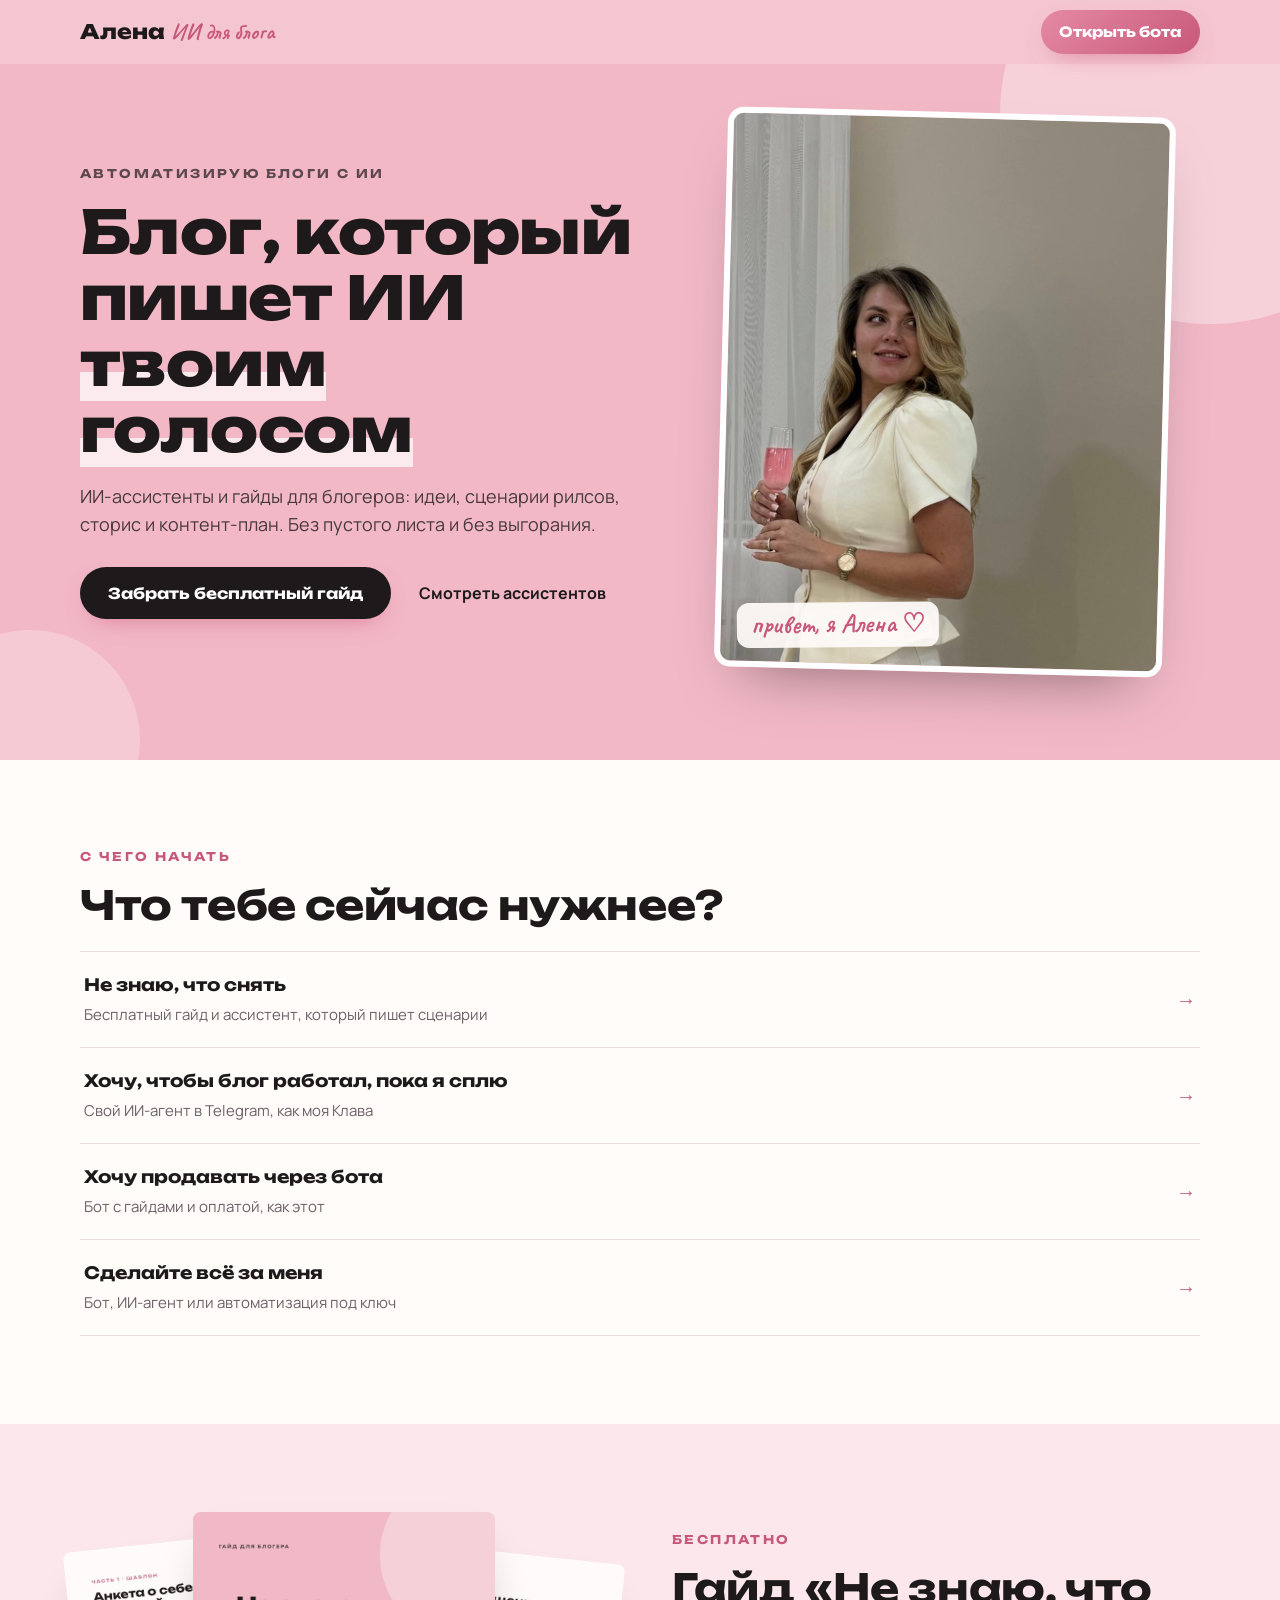
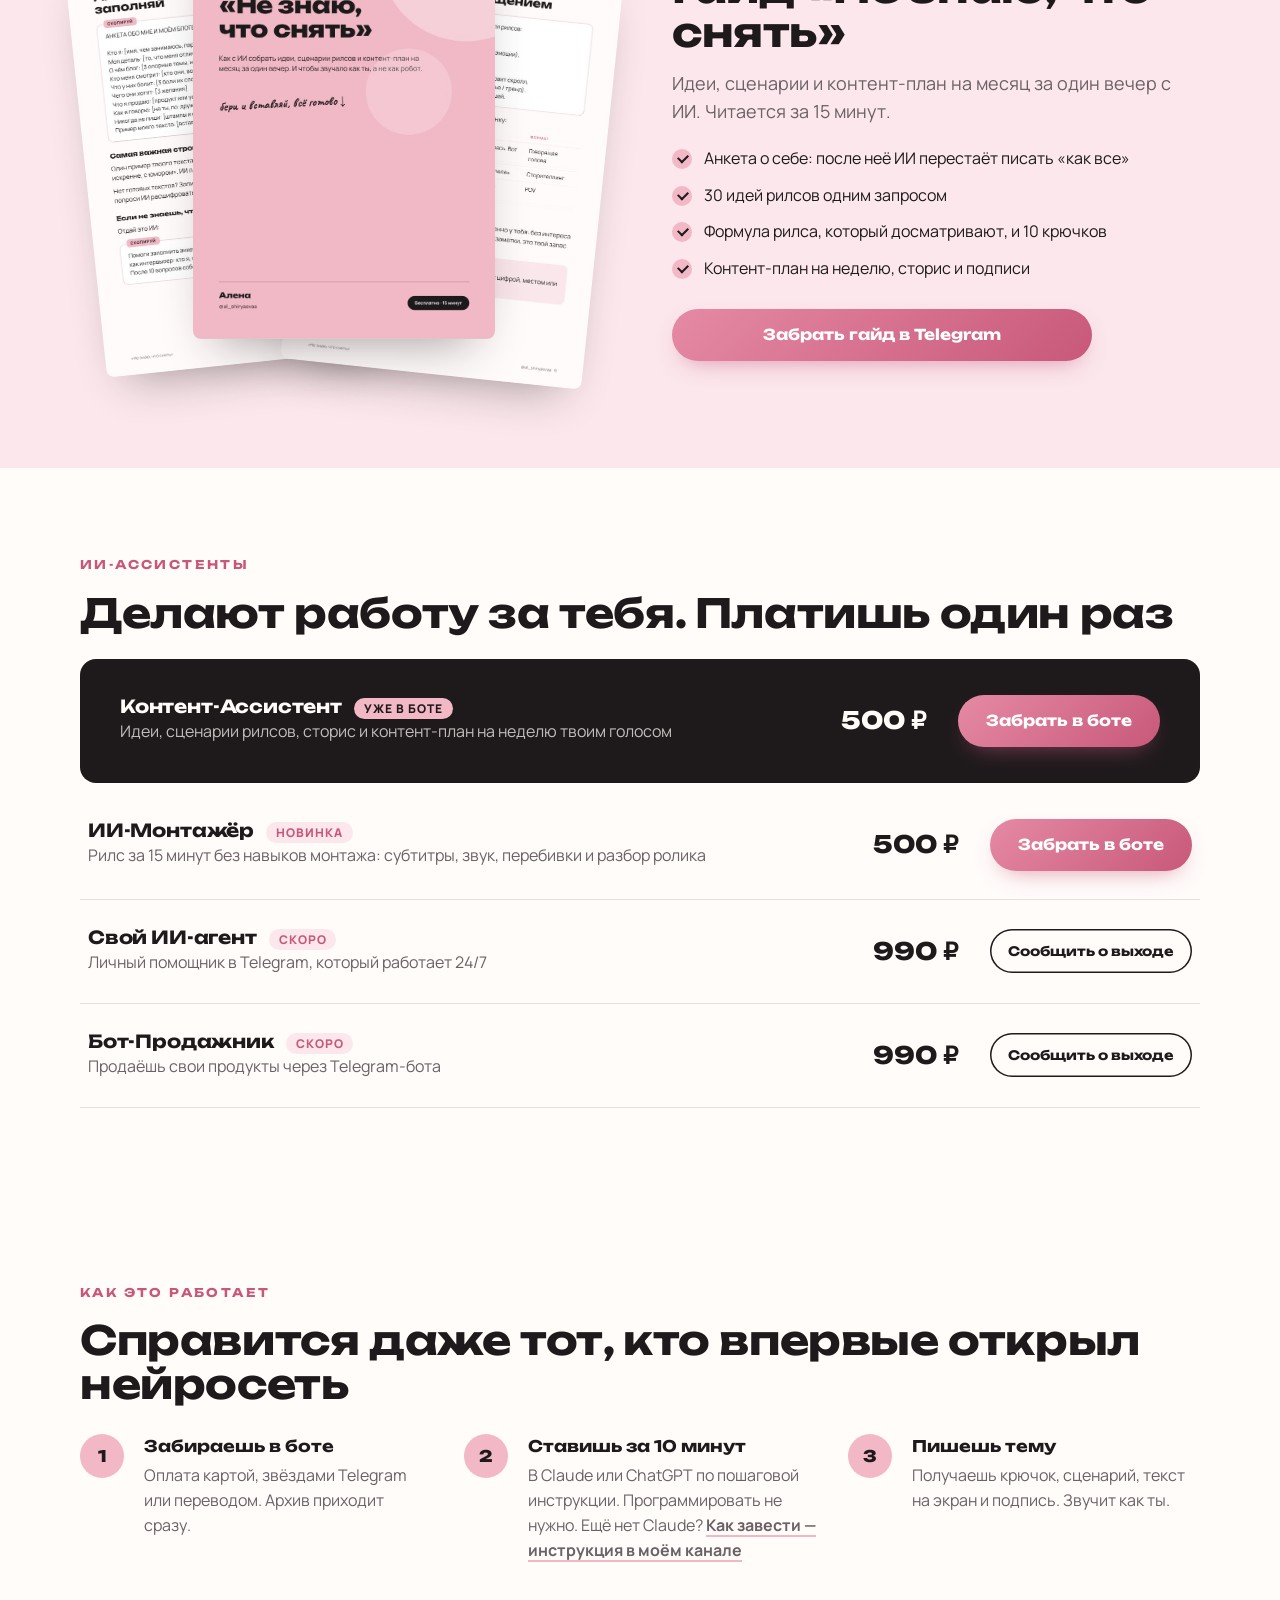
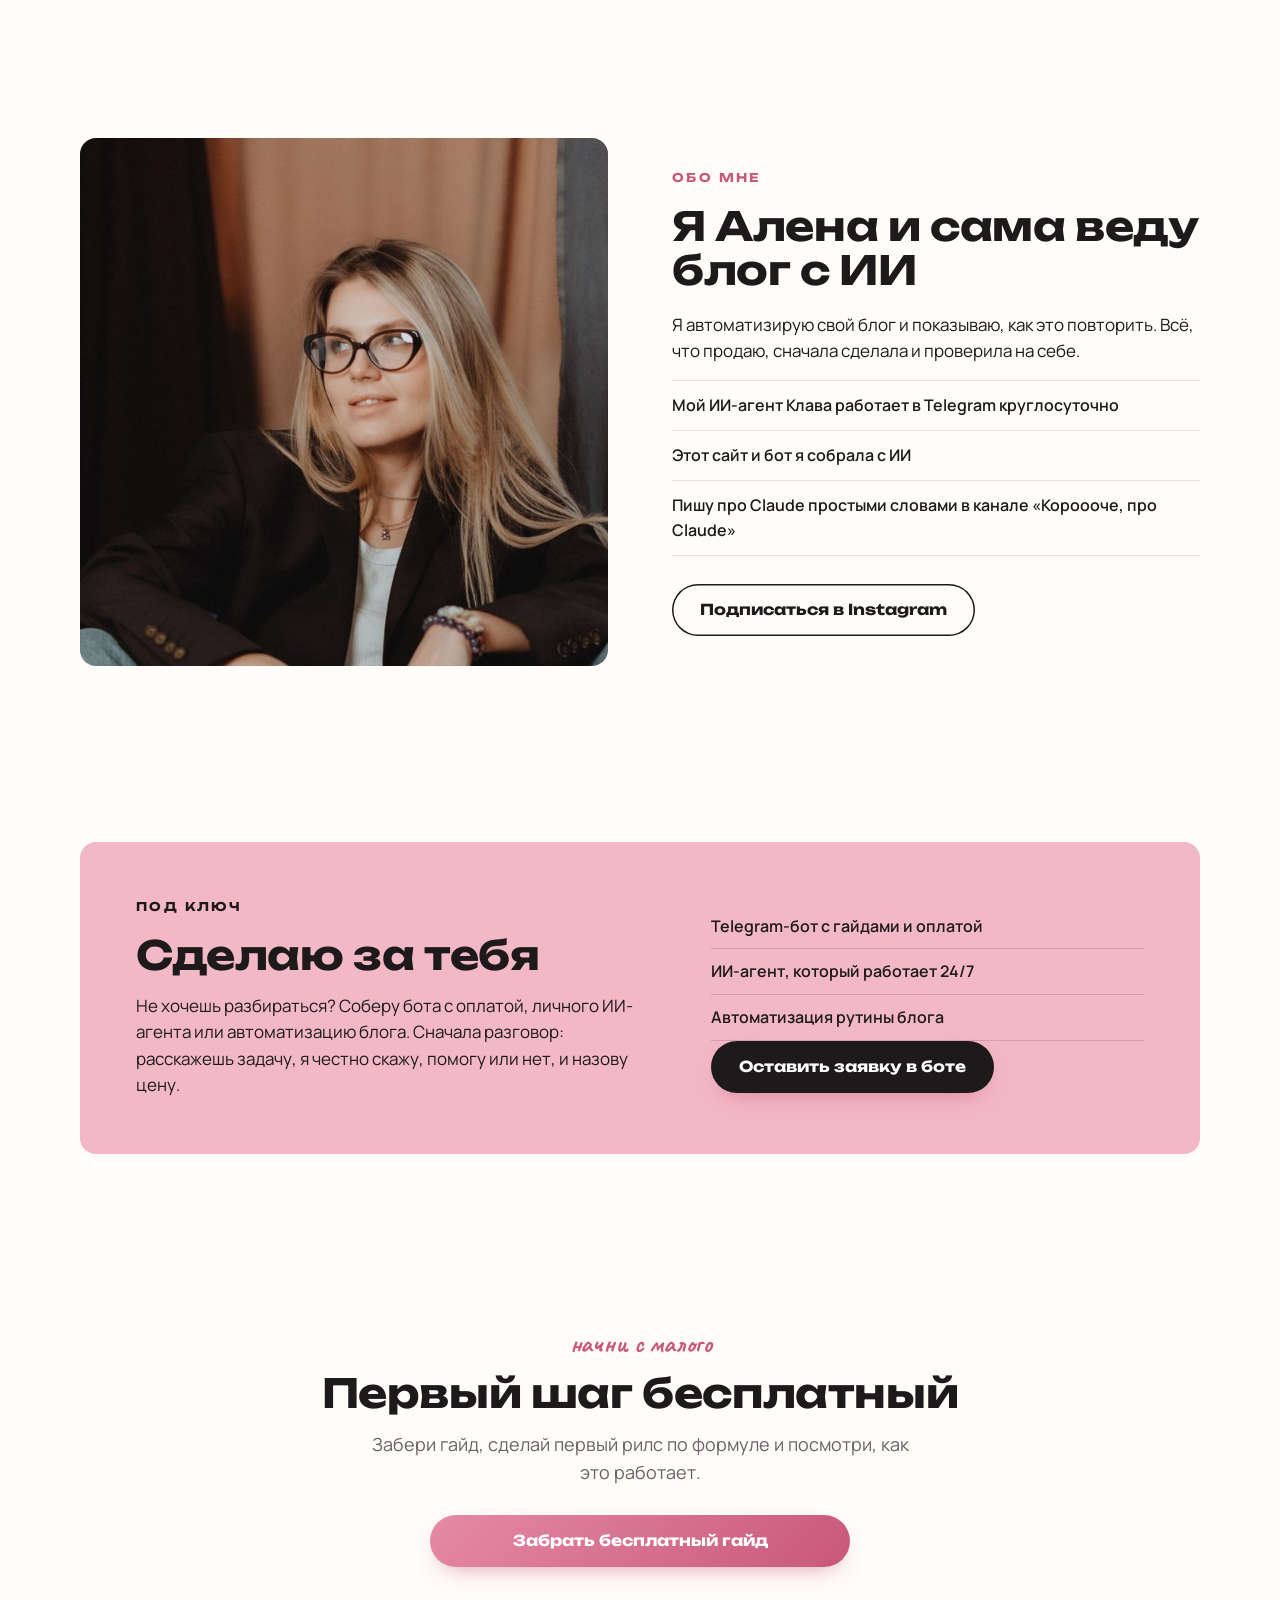
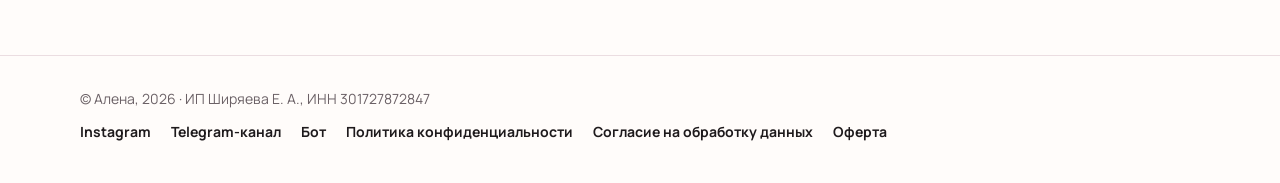
==== index.html @ 7f643cd6 "ИИ-Монтажёр доступен в боте Co-Authored-By: Claude Opus 5.5 <noreply@anthropic.com>" ====
<!DOCTYPE html>
<html lang="ru">
<head>
<meta charset="utf-8">
<meta name="viewport" content="width=device-width, initial-scale=1">
<title>Алена — ИИ-ассистенты и гайды для блога</title>
<meta name="description" content="ИИ-ассистенты и бесплатные гайды для блогеров: идеи, сценарии рилсов, сторис и контент-план твоим голосом. Алена, @al_shiryaevaa.">
<meta property="og:title" content="Блог, который пишет ИИ твоим голосом">
<meta property="og:description" content="Бесплатный гайд «Не знаю, что снять» и ИИ-ассистенты для блога от Алены.">
<meta property="og:image" content="https://al-shiryaeva.github.io/img/alena-2.jpg">
<meta property="og:type" content="website">
<meta name="theme-color" content="#F2B8C6">
<link rel="icon" href="data:image/svg+xml,%3Csvg xmlns='http://www.w3.org/2000/svg' viewBox='0 0 64 64'%3E%3Ccircle cx='32' cy='32' r='32' fill='%23F2B8C6'/%3E%3Ctext x='32' y='44' text-anchor='middle' font-family='Arial' font-weight='900' font-size='34' fill='%231E1A1C'%3EА%3C/text%3E%3C/svg%3E">
<link rel="stylesheet" href="fonts.css">
<style>
/* ===== базовое ===== */
:root{
  --pink:#F2B8C6; --soft:#FBE7EC; --deep:#C8587A; --ink:#1E1A1C; --muted:#6B6166; --paper:#FFFCFA; --line:#EBDDE1;
  --grad:linear-gradient(135deg,#E58AA5 0%,#C8587A 100%);
  --r:16px;
}
*{box-sizing:border-box;margin:0;padding:0}
html{scroll-behavior:smooth}
body{font-family:'Manrope',system-ui,sans-serif;font-size:16px;line-height:1.55;color:var(--ink);background:var(--paper);-webkit-font-smoothing:antialiased}
img{display:block;max-width:100%;height:auto}
a{color:inherit}
.wrap{max-width:1200px;margin:0 auto;padding:0 20px}
h1,h2,h3{font-family:'Unbounded',sans-serif;line-height:1.1;letter-spacing:-.01em}
h1{font-size:36px;font-weight:800}
h2{font-size:28px;font-weight:700}
h3{font-size:18px;font-weight:700}
.kicker{font-family:'Unbounded';font-weight:700;font-size:12px;letter-spacing:.2em;text-transform:uppercase;color:var(--deep);margin-bottom:16px}
.lead{font-size:18px;color:var(--muted)}
.hand{font-family:'Caveat',cursive;font-weight:700;color:var(--deep);font-size:26px;line-height:1.1}
section{padding:56px 0}

/* кнопки — сжатие и упругий возврат */
.btn{white-space:nowrap;display:inline-flex;align-items:center;justify-content:center;gap:8px;min-height:52px;padding:0 28px;border-radius:999px;font-family:'Unbounded';font-weight:700;font-size:15px;text-decoration:none;border:0;cursor:pointer;
  transition:transform .18s cubic-bezier(.34,1.56,.64,1),box-shadow .15s ease,filter .15s ease;-webkit-tap-highlight-color:transparent}
.btn:hover{transform:translateY(-2px);filter:saturate(1.15)}
.btn:active{transform:scale(.96)}
.btn:focus-visible,.row:focus-visible,.link:focus-visible{outline:3px solid var(--deep);outline-offset:3px}
.btn-main{background:var(--grad);color:#fff;box-shadow:0 10px 24px -12px rgba(200,88,122,.7)}
.btn-ghost{background:transparent;color:var(--ink);box-shadow:inset 0 0 0 1.5px var(--ink)}
.btn-full{width:100%}
.link{font-weight:700;text-decoration:underline;text-underline-offset:4px;text-decoration-color:var(--pink);text-decoration-thickness:2px}
.arrow::after{content:"→";margin-left:6px}

/* шапка */
.top{position:sticky;top:0;z-index:10;backdrop-filter:blur(14px);-webkit-backdrop-filter:blur(14px);background:rgba(255,252,250,.72)}
.top .wrap{display:flex;align-items:center;justify-content:space-between;height:64px}
.logo{font-family:'Unbounded';font-weight:800;font-size:20px;text-decoration:none}
.logo span{font-family:'Caveat';font-weight:700;color:var(--deep);font-size:22px;margin-left:6px}
.top .btn{min-height:44px;padding:0 18px;font-size:13px}

/* первый экран */
.hero{position:relative;overflow:hidden;padding:32px 0 56px}
.hero-grid{display:grid;gap:32px}
.hero h1 em{font-style:normal;color:var(--deep)}
.hero .lead{margin:20px 0 28px;max-width:560px}
.hero .actions{display:flex;flex-direction:column;gap:16px;align-items:flex-start}
.hero .actions .btn{width:100%}
.hero-photo{position:relative;border-radius:var(--r);overflow:hidden;aspect-ratio:4/5;max-height:560px}
.hero-photo img{width:100%;height:100%;object-fit:cover;object-position:50% 20%}
.hero-note{position:absolute;left:16px;bottom:16px;background:rgba(255,252,250,.92);border-radius:12px;padding:8px 14px;transform:rotate(-2deg)}

/* ситуации */
.rows{margin-top:24px;border-top:1.5px solid var(--line)}
.row{display:grid;grid-template-columns:1fr auto;gap:16px;align-items:center;padding:20px 4px;border-bottom:1.5px solid var(--line);text-decoration:none;transition:background .15s ease,padding .18s cubic-bezier(.34,1.56,.64,1)}
.row:hover{background:var(--soft);padding-left:12px}
.row:active{transform:scale(.99)}
.row b{font-family:'Unbounded';font-size:17px;font-weight:700;display:block;margin-bottom:4px}
.row span{color:var(--muted);font-size:15px}
.row i{font-style:normal;font-family:'Unbounded';font-weight:700;color:var(--deep);font-size:20px}

/* гайд */
.guide{background:var(--soft)}
.guide-grid{display:grid;gap:32px;align-items:center}
.pages{position:relative;width:100%;max-width:520px;aspect-ratio:10/9;margin:0 auto}
.pages img{position:absolute;width:58%;border-radius:8px;box-shadow:0 24px 48px -24px rgba(30,26,28,.45)}
.pages img:nth-child(1){left:0;top:24px;transform:rotate(-6deg)}
.pages img:nth-child(2){left:21%;top:0;z-index:2}
.pages img:nth-child(3){right:0;top:36px;transform:rotate(6deg)}
.checks{list-style:none;margin:20px 0 28px}
.checks li{position:relative;padding-left:32px;margin-bottom:12px}
.checks li::before{content:"";position:absolute;left:0;top:3px;width:20px;height:20px;border-radius:50%;background:var(--pink)}
.checks li::after{content:"";position:absolute;left:6px;top:8px;width:8px;height:5px;border-left:2px solid var(--ink);border-bottom:2px solid var(--ink);transform:rotate(-45deg)}

/* ассистенты */
.plist{margin-top:24px}
.prod{display:grid;gap:12px;padding:24px 0;border-bottom:1.5px solid var(--line)}
.prod:first-child{border-top:1.5px solid var(--line)}
.prod h3{display:flex;gap:12px;align-items:baseline;flex-wrap:wrap}
.tag{font-family:'Manrope';font-size:12px;font-weight:800;letter-spacing:.08em;text-transform:uppercase;padding:4px 10px;border-radius:999px;background:var(--soft);color:var(--deep)}
.prod p{color:var(--muted)}
.price{font-family:'Unbounded';font-weight:800;font-size:24px}
.prod.hit{background:var(--ink);color:var(--paper);border-radius:var(--r);padding:28px 24px;border:0;margin-bottom:8px}
.prod.hit p{color:rgba(255,252,250,.72)}
.prod.hit .tag{background:var(--pink);color:var(--ink)}
.prod .btn-ghost.soon{min-height:44px;font-size:13px;padding:0 18px}

/* шаги */
.steps{display:grid;gap:24px;margin-top:28px;counter-reset:s}
.step{counter-increment:s;position:relative;padding-left:64px}
.step::before{content:counter(s);position:absolute;left:0;top:0;width:44px;height:44px;border-radius:50%;background:var(--pink);font-family:'Unbounded';font-weight:800;display:flex;align-items:center;justify-content:center}
.step b{display:block;font-family:'Unbounded';font-size:16px;margin-bottom:4px}
.step span{color:var(--muted)}

/* обо мне */
.about-grid{display:grid;gap:32px;align-items:center}
.about-photo{border-radius:var(--r);overflow:hidden;aspect-ratio:1/1}
.about-photo img{width:100%;height:100%;object-fit:cover;object-position:50% 30%}
.about p{margin-bottom:16px;font-size:17px;max-width:620px}
.facts{list-style:none;margin:8px 0 28px}
.facts li{padding:12px 0;border-bottom:1px solid var(--line);font-weight:600}
.facts li:first-child{border-top:1px solid var(--line)}

/* услуга */
.service .box{background:var(--pink);border-radius:var(--r);padding:32px 24px;position:relative;overflow:hidden}
.service ul{list-style:none;margin:20px 0 28px}
.service li{padding:10px 0;border-bottom:1px solid rgba(30,26,28,.15);font-weight:600}
.service .btn-main{background:var(--ink)}

/* финал */
.final{text-align:center}
.final h2{max-width:720px;margin:0 auto 16px}
.final .lead{margin:0 auto 28px;max-width:560px}
.final .btn{width:100%;max-width:420px}
footer{padding:32px 0 40px;border-top:1.5px solid var(--line);font-size:14px;color:var(--muted)}
footer .wrap{display:flex;flex-wrap:wrap;gap:12px 24px;justify-content:space-between}
footer nav{display:flex;flex-wrap:wrap;gap:12px 20px}
footer a{text-decoration:none;font-weight:700;color:var(--ink)}

/* ===== десктоп ===== */
@media (min-width:900px){
  .wrap{padding:0 40px}
  section{padding:88px 0}
  h1{font-size:60px} h2{font-size:40px}
  .hero{padding:48px 0 88px}
  .hero-grid{grid-template-columns:1.1fr .9fr;align-items:center;gap:56px}
  .hero .actions{flex-direction:row;align-items:center;gap:28px}
  .hero .actions .btn{width:auto}
  .guide-grid,.about-grid{grid-template-columns:1fr 1fr;gap:64px}
  
  .prod{grid-template-columns:1fr auto auto;align-items:center;gap:32px;padding:28px 8px}
  .prod.hit{padding:36px 40px}
  .steps{grid-template-columns:repeat(3,1fr);gap:32px}
  .service .box{padding:56px;display:grid;grid-template-columns:1.2fr 1fr;gap:56px;align-items:center}
  .service ul{margin:0}
  .service .box .btn{width:auto}
  .top .btn{font-size:14px}
}

/* ===== ВАРИАНТ A — как в гайдах ===== */
body.t-a .hero{background:var(--pink)}
body.t-a .hero::before,body.t-a .hero::after{content:"";position:absolute;border-radius:50%;background:rgba(255,255,255,.35)}
body.t-a .hero::before{width:420px;height:420px;right:-140px;top:-160px}
body.t-a .hero::after{width:220px;height:220px;left:-80px;bottom:-90px;background:rgba(255,255,255,.25)}
body.t-a .hero .kicker{color:var(--ink);opacity:.7}
body.t-a .hero h1 em{color:var(--ink);background:linear-gradient(transparent 62%,rgba(255,255,255,.7) 62%)}
body.t-a .hero .lead{color:var(--ink);opacity:.8}
body.t-a .hero .btn-main{background:var(--ink)}
body.t-a .top{background:rgba(242,184,198,.8)}
body.t-a .hero-photo{border:6px solid #fff;transform:rotate(1.5deg);box-shadow:0 30px 60px -30px rgba(30,26,28,.5)}
body.t-a .hero-grid{position:relative;z-index:1}

</style>

</head>
<body class="t-a">
<header class="top">
  <div class="wrap">
    <a class="logo" href="#">Алена<span>ИИ для блога</span></a>
    <a class="btn btn-main" href="https://t.me/Claudshortbot?start=site">Открыть бота</a>
  </div>
</header>

<main>
<section class="hero">
  <div class="wrap hero-grid">
    <div>
      <div class="kicker">Автоматизирую блоги с ИИ</div>
      <h1>Блог, который пишет ИИ <em>твоим голосом</em></h1>
      <p class="lead">ИИ-ассистенты и гайды для блогеров: идеи, сценарии рилсов, сторис и контент-план. Без пустого листа и без выгорания.</p>
      <div class="actions">
        <a class="btn btn-main" href="https://t.me/Claudshortbot?start=guide_content">Забрать бесплатный гайд</a>
        <a class="link" href="#assistants">Смотреть ассистентов</a>
      </div>
    </div>
    <div class="hero-photo">
      <img src="img/alena-2.jpg" fetchpriority="high" width="760" height="1330" alt="Алена в светлом костюме с бокалом">
      <div class="hero-note hand">привет, я Алена ♡</div>
    </div>
  </div>
</section>

<section id="need">
  <div class="wrap">
    <div class="kicker">С чего начать</div>
    <h2>Что тебе сейчас нужнее?</h2>
    <div class="rows">
      <a class="row" href="#guide"><div><b>Не знаю, что снять</b><span>Бесплатный гайд и ассистент, который пишет сценарии</span></div><i>→</i></a>
      <a class="row" href="#assistants"><div><b>Хочу, чтобы блог работал, пока я сплю</b><span>Свой ИИ-агент в Telegram, как моя Клава</span></div><i>→</i></a>
      <a class="row" href="#assistants"><div><b>Хочу продавать через бота</b><span>Бот с гайдами и оплатой, как этот</span></div><i>→</i></a>
      <a class="row" href="#service"><div><b>Сделайте всё за меня</b><span>Бот, ИИ-агент или автоматизация под ключ</span></div><i>→</i></a>
    </div>
  </div>
</section>

<section class="guide" id="guide">
  <div class="wrap guide-grid">
    <div class="pages">
      <img src="img/guide-p4.jpg" loading="lazy" width="744" height="1053" alt="Страница гайда: анкета о себе">
      <img src="img/guide-cover.jpg" loading="lazy" width="744" height="1053" alt="Обложка гайда «Не знаю, что снять»">
      <img src="img/guide-p6.jpg" loading="lazy" width="744" height="1053" alt="Страница гайда: 30 идей одним сообщением">
    </div>
    <div>
      <div class="kicker">Бесплатно</div>
      <h2>Гайд «Не знаю, что снять»</h2>
      <p class="lead" style="margin-top:16px">Идеи, сценарии и контент-план на месяц за один вечер с ИИ. Читается за 15 минут.</p>
      <ul class="checks">
        <li>Анкета о себе: после неё ИИ перестаёт писать «как все»</li>
        <li>30 идей рилсов одним запросом</li>
        <li>Формула рилса, который досматривают, и 10 крючков</li>
        <li>Контент-план на неделю, сторис и подписи</li>
      </ul>
      <a class="btn btn-main btn-full" style="max-width:420px" href="https://t.me/Claudshortbot?start=guide_content">Забрать гайд в Telegram</a>
    </div>
  </div>
</section>

<section id="assistants">
  <div class="wrap">
    <div class="kicker">ИИ-ассистенты</div>
    <h2>Делают работу за тебя. Платишь один раз</h2>
    <div class="plist">
      <div class="prod hit">
        <div><h3>Контент-Ассистент <span class="tag">уже в боте</span></h3><p>Идеи, сценарии рилсов, сторис и контент-план на неделю твоим голосом</p></div>
        <div class="price">500 ₽</div>
        <a class="btn btn-main" href="https://t.me/Claudshortbot?start=content">Забрать в боте</a>
      </div>
      <div class="prod">
        <div><h3>ИИ-Монтажёр <span class="tag">новинка</span></h3><p>Рилс за 15 минут без навыков монтажа: субтитры, звук, перебивки и разбор ролика</p></div>
        <div class="price">500 ₽</div>
        <a class="btn btn-main" href="https://t.me/Claudshortbot?start=montage">Забрать в боте</a>
      </div>
      <div class="prod">
        <div><h3>Свой ИИ-агент <span class="tag">скоро</span></h3><p>Личный помощник в Telegram, который работает 24/7</p></div>
        <div class="price">990 ₽</div>
        <a class="btn btn-ghost soon" href="https://t.me/Claudshortbot?start=agent">Сообщить о выходе</a>
      </div>
      <div class="prod">
        <div><h3>Бот-Продажник <span class="tag">скоро</span></h3><p>Продаёшь свои продукты через Telegram-бота</p></div>
        <div class="price">990 ₽</div>
        <a class="btn btn-ghost soon" href="https://t.me/Claudshortbot?start=seller">Сообщить о выходе</a>
      </div>
    </div>
  </div>
</section>

<section class="how">
  <div class="wrap">
    <div class="kicker">Как это работает</div>
    <h2>Справится даже тот, кто впервые открыл нейросеть</h2>
    <div class="steps">
      <div class="step"><b>Забираешь в боте</b><span>Оплата картой, звёздами Telegram или переводом. Архив приходит сразу.</span></div>
      <div class="step"><b>Ставишь за 10 минут</b><span>В Claude или ChatGPT по пошаговой инструкции. Программировать не нужно. Ещё нет Claude? <a class="link" href="https://t.me/al_shiryaevaa/5">Как завести — инструкция в моём канале</a></span></div>
      <div class="step"><b>Пишешь тему</b><span>Получаешь крючок, сценарий, текст на экран и подпись. Звучит как ты.</span></div>
    </div>
  </div>
</section>

<section class="about">
  <div class="wrap about-grid">
    <div class="about-photo"><img src="img/alena-1.jpg" loading="lazy" width="900" height="692" alt="Алена в очках и пиджаке"></div>
    <div>
      <div class="kicker">Обо мне</div>
      <h2>Я Алена и сама веду блог с ИИ</h2>
      <p style="margin-top:20px">Я автоматизирую свой блог и показываю, как это повторить. Всё, что продаю, сначала сделала и проверила на себе.</p>
      <ul class="facts">
        <li>Мой ИИ-агент Клава работает в Telegram круглосуточно</li>
        <li>Этот сайт и бот я собрала с ИИ</li>
        <li>Пишу про Claude простыми словами в канале «Короооче, про Claude»</li>
      </ul>
      <a class="btn btn-ghost" href="https://instagram.com/al_shiryaevaa">Подписаться в Instagram</a>
    </div>
  </div>
</section>

<section class="service" id="service">
  <div class="wrap">
    <div class="box">
      <div>
        <div class="kicker" style="color:var(--ink)">Под ключ</div>
        <h2>Сделаю за тебя</h2>
        <p style="margin-top:16px;font-size:17px">Не хочешь разбираться? Соберу бота с оплатой, личного ИИ-агента или автоматизацию блога. Сначала разговор: расскажешь задачу, я честно скажу, помогу или нет, и назову цену.</p>
      </div>
      <div>
        <ul>
          <li>Telegram-бот с гайдами и оплатой</li>
          <li>ИИ-агент, который работает 24/7</li>
          <li>Автоматизация рутины блога</li>
        </ul>
        <a class="btn btn-main btn-full" href="https://t.me/Claudshortbot?start=service">Оставить заявку в боте</a>
      </div>
    </div>
  </div>
</section>

<section class="final">
  <div class="wrap">
    <p class="hand" style="margin-bottom:12px">начни с малого</p>
    <h2>Первый шаг бесплатный</h2>
    <p class="lead">Забери гайд, сделай первый рилс по формуле и посмотри, как это работает.</p>
    <a class="btn btn-main" href="https://t.me/Claudshortbot?start=guide_content">Забрать бесплатный гайд</a>
  </div>
</section>
</main>

<footer>
  <div class="wrap">
    <span>© Алена, 2026 · ИП Ширяева Е. А., ИНН 301727872847</span>
    <nav>
      <a href="https://instagram.com/al_shiryaevaa">Instagram</a>
      <a href="https://t.me/al_shiryaevaa">Telegram-канал</a>
      <a href="https://t.me/Claudshortbot?start=site">Бот</a>
      <a href="docs/politika.html">Политика конфиденциальности</a>
      <a href="docs/soglasie.html">Согласие на обработку данных</a>
      <a href="docs/oferta.html">Оферта</a>
    </nav>
  </div>
</footer>


</body>
</html>
---- fonts.css ----
@font-face {
  font-family: 'Caveat';
  font-style: normal;
  font-weight: 700;
  font-display: swap;
  src: url(fonts/caveat-700-cyrillic.woff2) format('woff2');
  unicode-range: U+0301, U+0400-045F, U+0490-0491, U+04B0-04B1, U+2116;
}
@font-face {
  font-family: 'Caveat';
  font-style: normal;
  font-weight: 700;
  font-display: swap;
  src: url(fonts/caveat-700-latin.woff2) format('woff2');
  unicode-range: U+0000-00FF, U+0131, U+0152-0153, U+02BB-02BC, U+02C6, U+02DA, U+02DC, U+0304, U+0308, U+0329, U+2000-206F, U+20AC, U+2122, U+2191, U+2193, U+2212, U+2215, U+FEFF, U+FFFD;
}
@font-face {
  font-family: 'Manrope';
  font-style: normal;
  font-weight: 400;
  font-display: swap;
  src: url(fonts/manrope-400-cyrillic.woff2) format('woff2');
  unicode-range: U+0301, U+0400-045F, U+0490-0491, U+04B0-04B1, U+2116;
}
@font-face {
  font-family: 'Manrope';
  font-style: normal;
  font-weight: 400;
  font-display: swap;
  src: url(fonts/manrope-400-latin.woff2) format('woff2');
  unicode-range: U+0000-00FF, U+0131, U+0152-0153, U+02BB-02BC, U+02C6, U+02DA, U+02DC, U+0304, U+0308, U+0329, U+2000-206F, U+20AC, U+2122, U+2191, U+2193, U+2212, U+2215, U+FEFF, U+FFFD;
}
@font-face {
  font-family: 'Manrope';
  font-style: normal;
  font-weight: 600;
  font-display: swap;
  src: url(fonts/manrope-600-cyrillic.woff2) format('woff2');
  unicode-range: U+0301, U+0400-045F, U+0490-0491, U+04B0-04B1, U+2116;
}
@font-face {
  font-family: 'Manrope';
  font-style: normal;
  font-weight: 600;
  font-display: swap;
  src: url(fonts/manrope-600-latin.woff2) format('woff2');
  unicode-range: U+0000-00FF, U+0131, U+0152-0153, U+02BB-02BC, U+02C6, U+02DA, U+02DC, U+0304, U+0308, U+0329, U+2000-206F, U+20AC, U+2122, U+2191, U+2193, U+2212, U+2215, U+FEFF, U+FFFD;
}
@font-face {
  font-family: 'Manrope';
  font-style: normal;
  font-weight: 700;
  font-display: swap;
  src: url(fonts/manrope-700-cyrillic.woff2) format('woff2');
  unicode-range: U+0301, U+0400-045F, U+0490-0491, U+04B0-04B1, U+2116;
}
@font-face {
  font-family: 'Manrope';
  font-style: normal;
  font-weight: 700;
  font-display: swap;
  src: url(fonts/manrope-700-latin.woff2) format('woff2');
  unicode-range: U+0000-00FF, U+0131, U+0152-0153, U+02BB-02BC, U+02C6, U+02DA, U+02DC, U+0304, U+0308, U+0329, U+2000-206F, U+20AC, U+2122, U+2191, U+2193, U+2212, U+2215, U+FEFF, U+FFFD;
}
@font-face {
  font-family: 'Manrope';
  font-style: normal;
  font-weight: 800;
  font-display: swap;
  src: url(fonts/manrope-800-cyrillic.woff2) format('woff2');
  unicode-range: U+0301, U+0400-045F, U+0490-0491, U+04B0-04B1, U+2116;
}
@font-face {
  font-family: 'Manrope';
  font-style: normal;
  font-weight: 800;
  font-display: swap;
  src: url(fonts/manrope-800-latin.woff2) format('woff2');
  unicode-range: U+0000-00FF, U+0131, U+0152-0153, U+02BB-02BC, U+02C6, U+02DA, U+02DC, U+0304, U+0308, U+0329, U+2000-206F, U+20AC, U+2122, U+2191, U+2193, U+2212, U+2215, U+FEFF, U+FFFD;
}
@font-face {
  font-family: 'Unbounded';
  font-style: normal;
  font-weight: 700;
  font-display: swap;
  src: url(fonts/unbounded-700-cyrillic.woff2) format('woff2');
  unicode-range: U+0301, U+0400-045F, U+0490-0491, U+04B0-04B1, U+2116;
}
@font-face {
  font-family: 'Unbounded';
  font-style: normal;
  font-weight: 700;
  font-display: swap;
  src: url(fonts/unbounded-700-latin.woff2) format('woff2');
  unicode-range: U+0000-00FF, U+0131, U+0152-0153, U+02BB-02BC, U+02C6, U+02DA, U+02DC, U+0304, U+0308, U+0329, U+2000-206F, U+20AC, U+2122, U+2191, U+2193, U+2212, U+2215, U+FEFF, U+FFFD;
}
@font-face {
  font-family: 'Unbounded';
  font-style: normal;
  font-weight: 800;
  font-display: swap;
  src: url(fonts/unbounded-800-cyrillic.woff2) format('woff2');
  unicode-range: U+0301, U+0400-045F, U+0490-0491, U+04B0-04B1, U+2116;
}
@font-face {
  font-family: 'Unbounded';
  font-style: normal;
  font-weight: 800;
  font-display: swap;
  src: url(fonts/unbounded-800-latin.woff2) format('woff2');
  unicode-range: U+0000-00FF, U+0131, U+0152-0153, U+02BB-02BC, U+02C6, U+02DA, U+02DC, U+0304, U+0308, U+0329, U+2000-206F, U+20AC, U+2122, U+2191, U+2193, U+2212, U+2215, U+FEFF, U+FFFD;
}
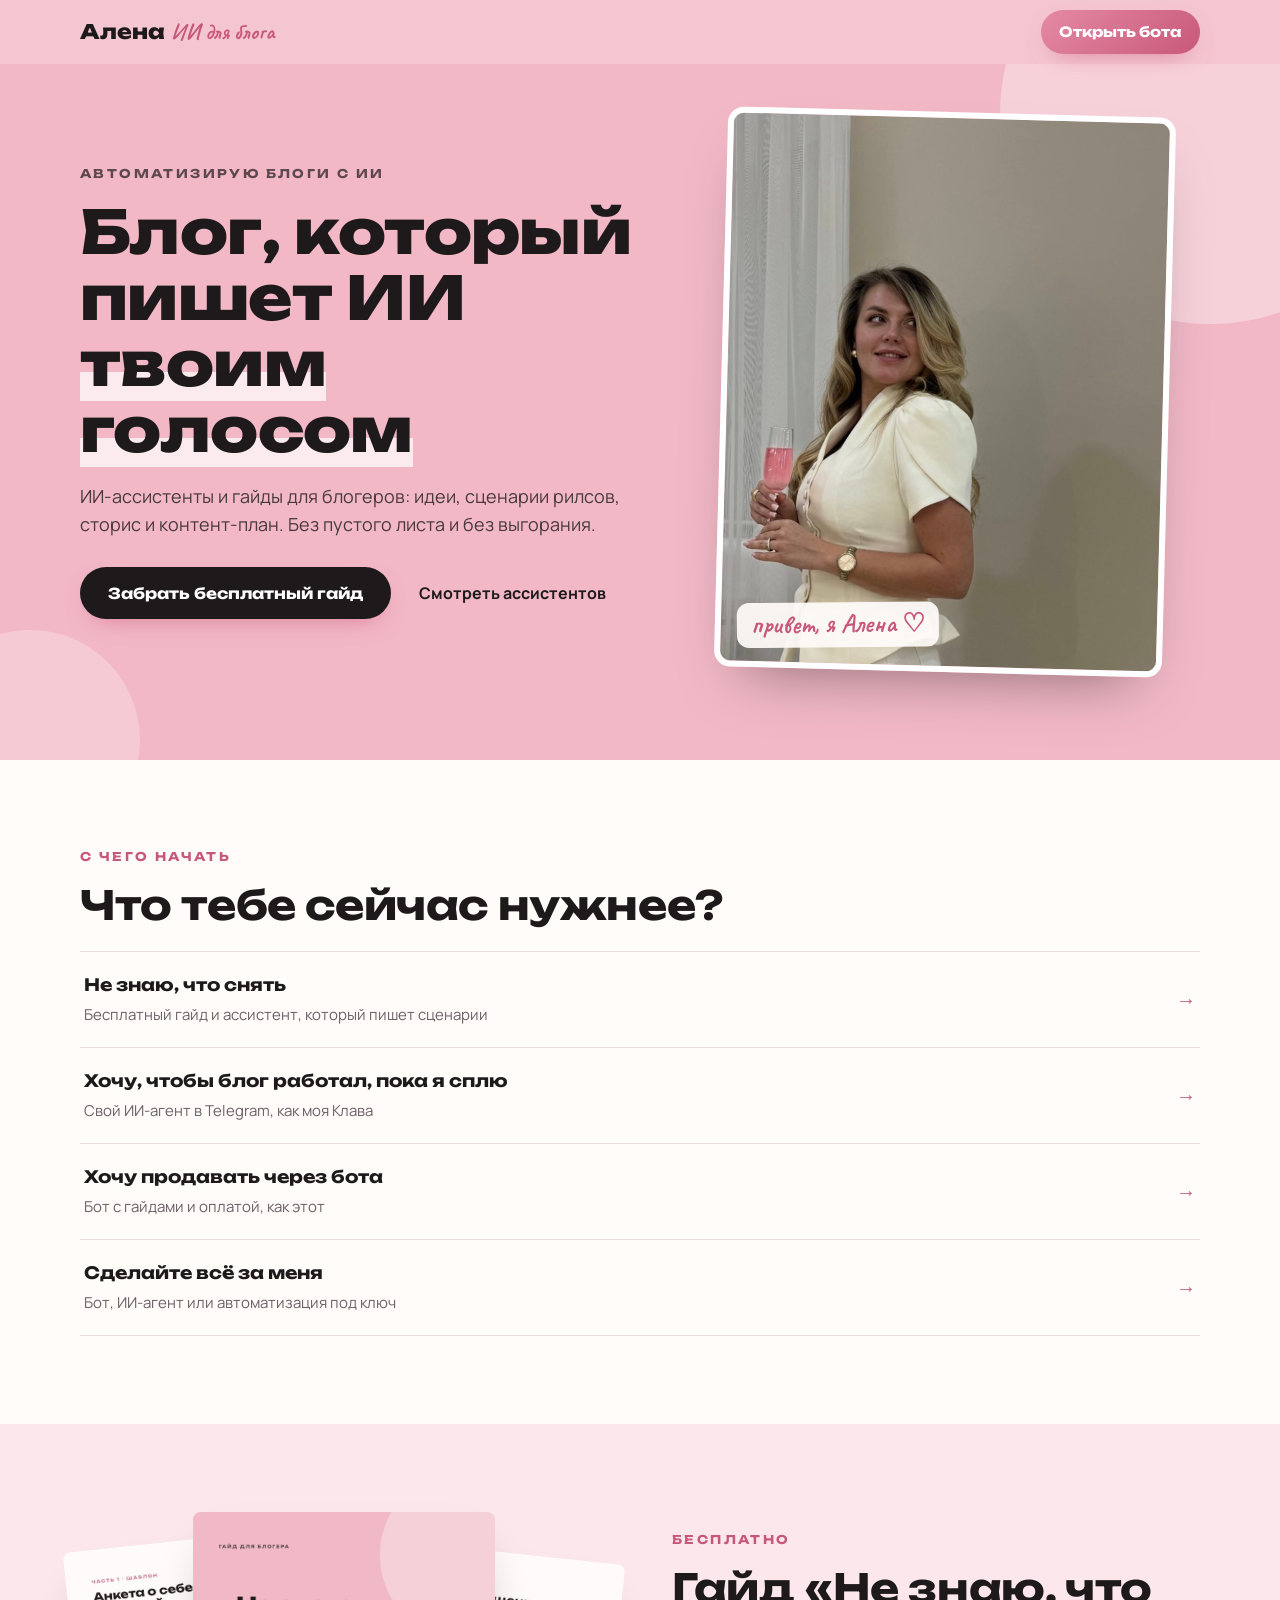
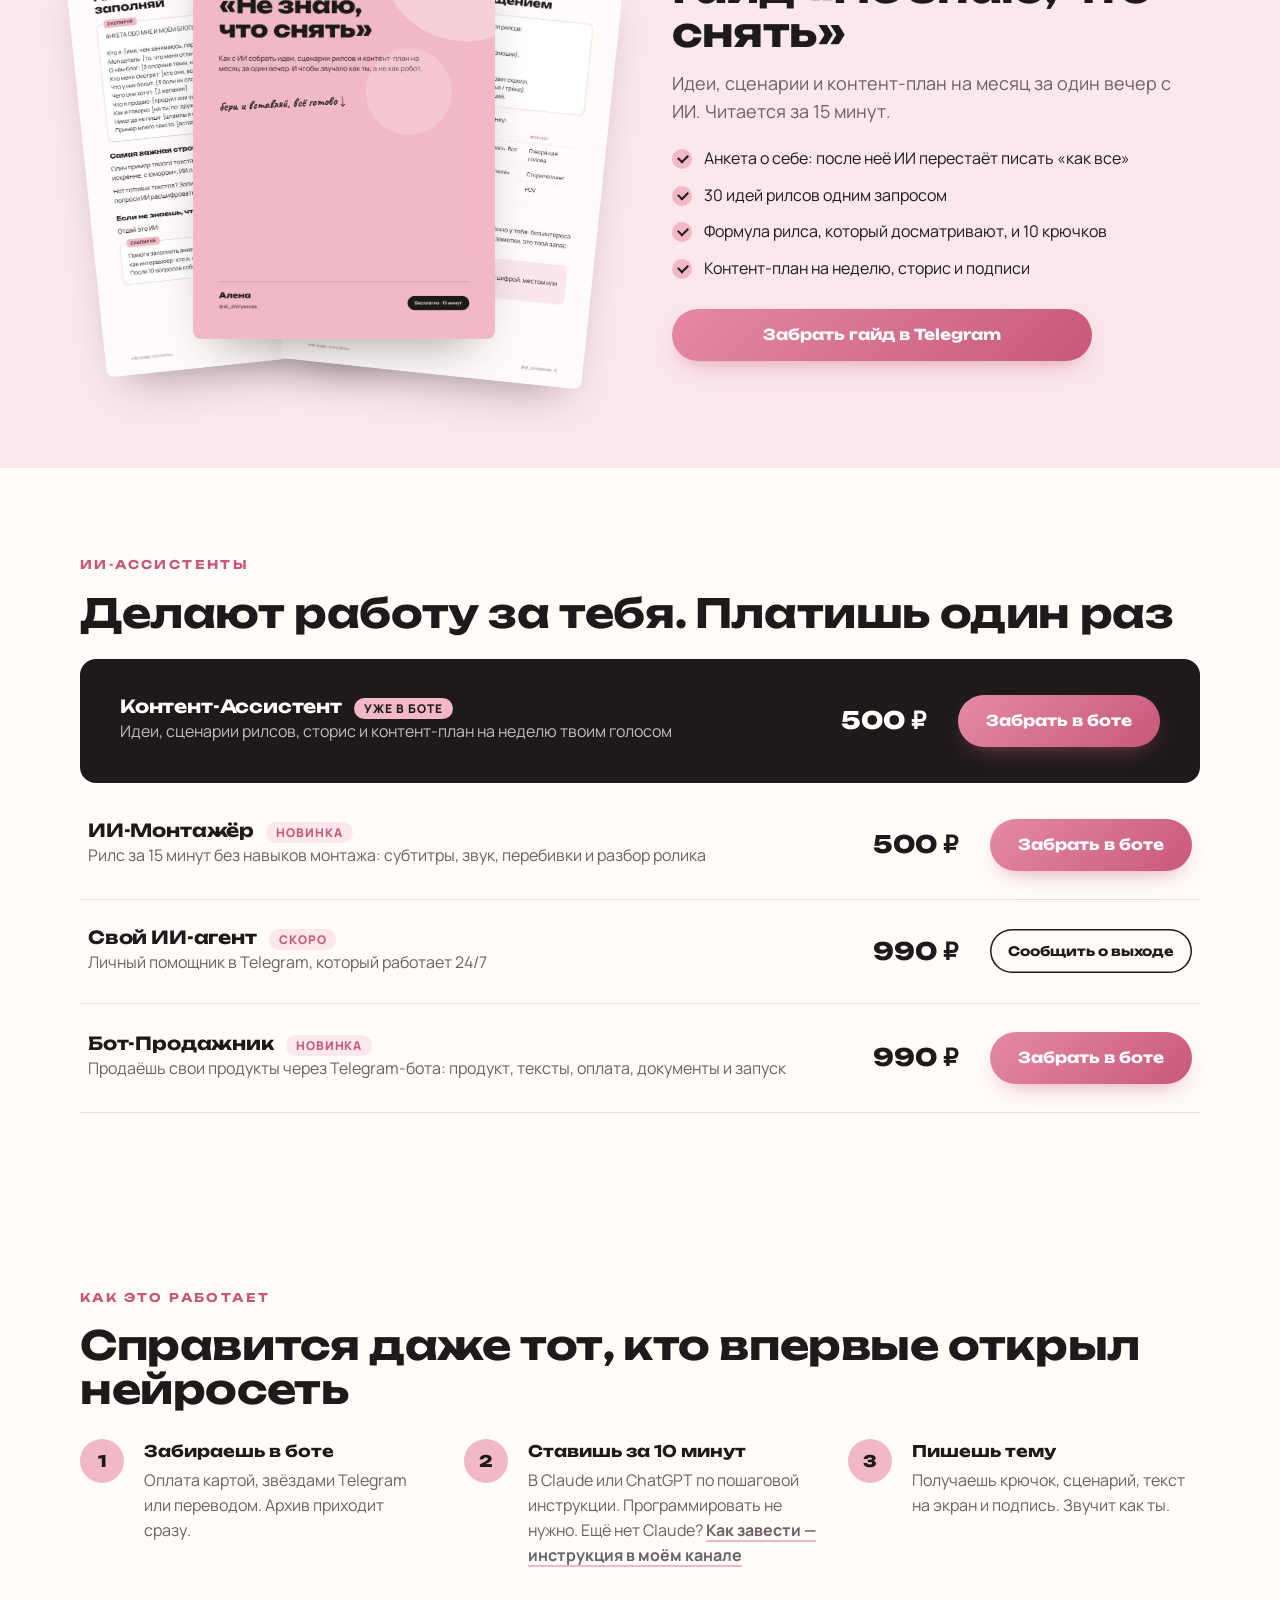
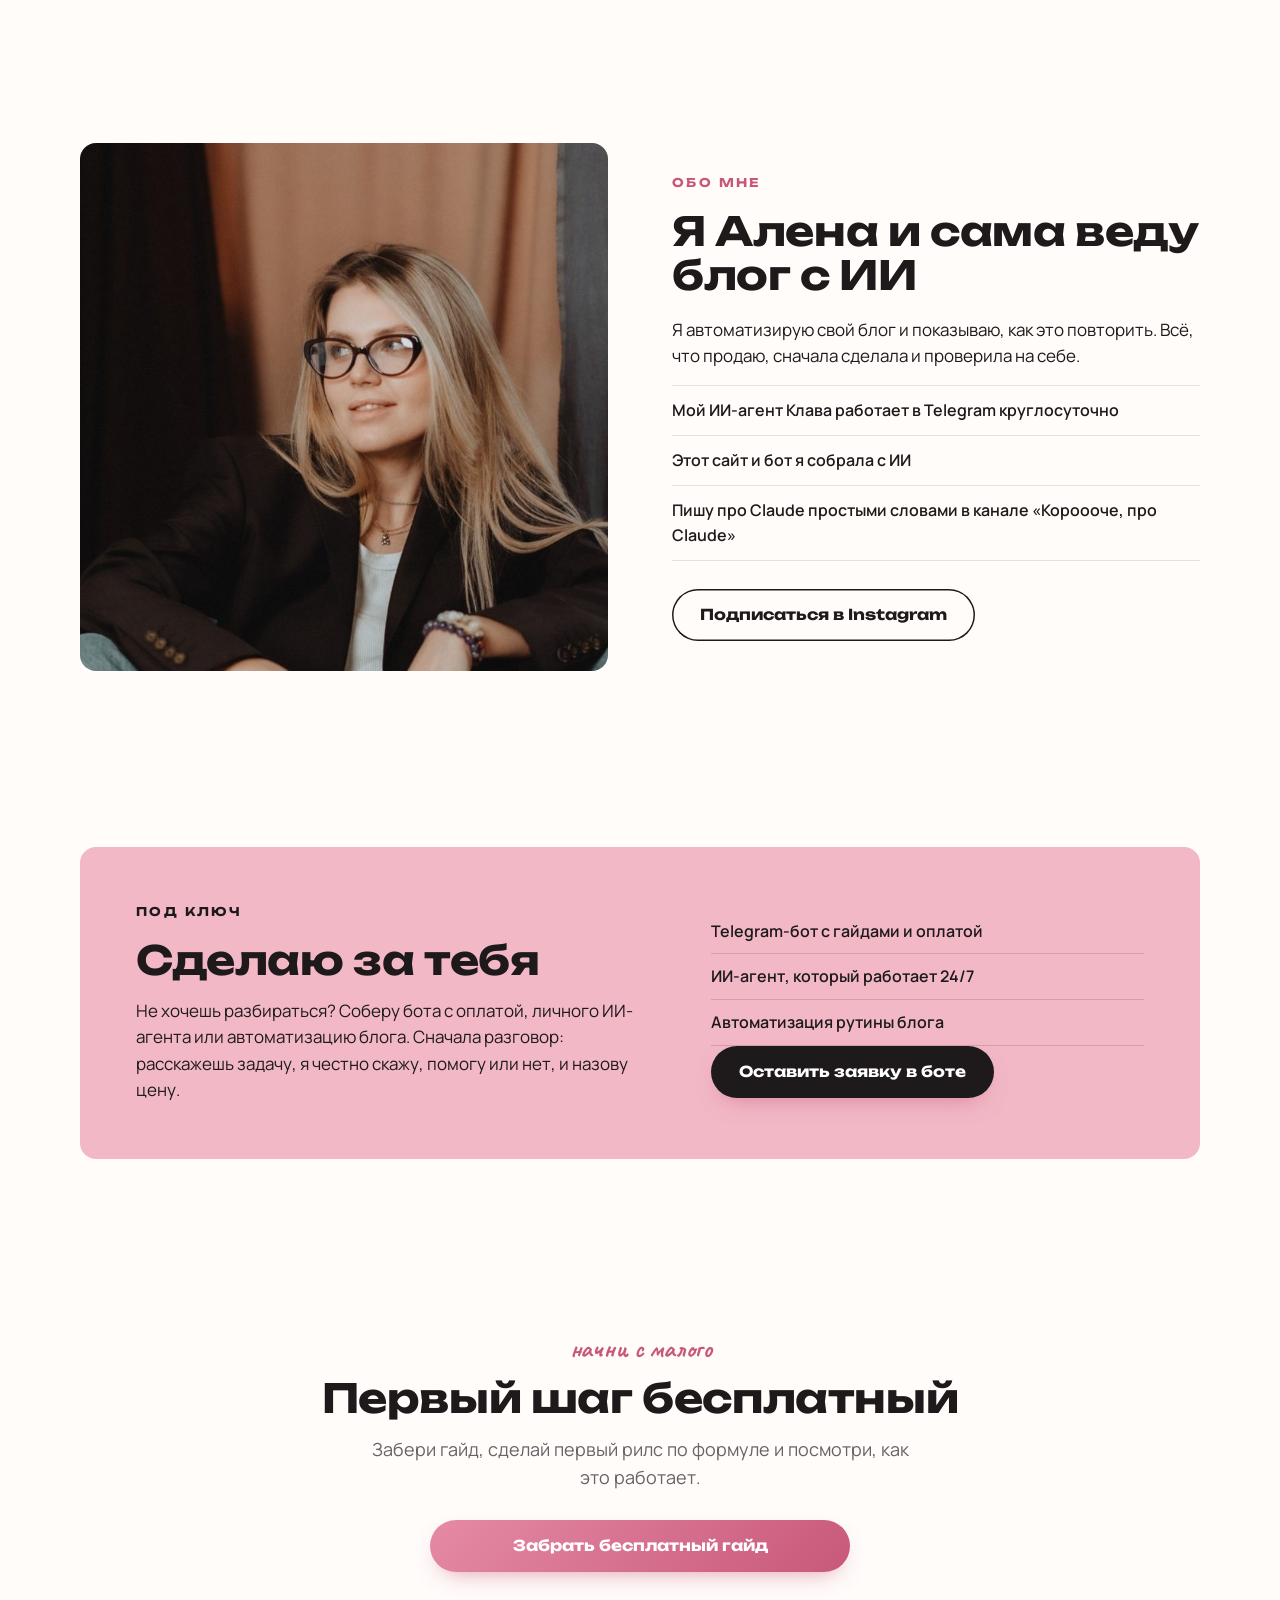
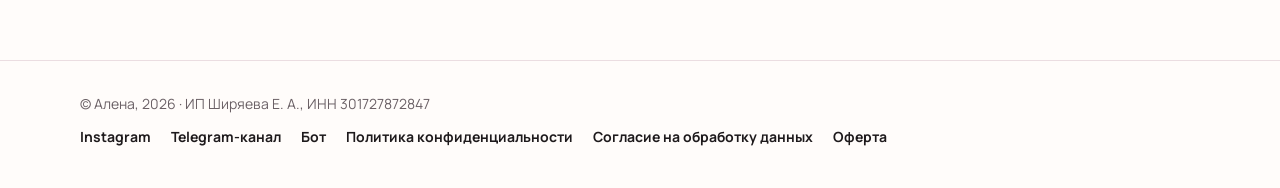
==== commit 83dcc668: "Бот-Продажник доступен в боте Co-Authored-By: Claude Opus 5.5 <noreply@anthropic.com>" ====
--- a/index.html
+++ b/index.html
@@ -250,9 +250,9 @@
         <a class="btn btn-ghost soon" href="https://t.me/Claudshortbot?start=agent">Сообщить о выходе</a>
       </div>
       <div class="prod">
-        <div><h3>Бот-Продажник <span class="tag">скоро</span></h3><p>Продаёшь свои продукты через Telegram-бота</p></div>
+        <div><h3>Бот-Продажник <span class="tag">новинка</span></h3><p>Продаёшь свои продукты через Telegram-бота: продукт, тексты, оплата, документы и запуск</p></div>
         <div class="price">990 ₽</div>
-        <a class="btn btn-ghost soon" href="https://t.me/Claudshortbot?start=seller">Сообщить о выходе</a>
+        <a class="btn btn-main" href="https://t.me/Claudshortbot?start=seller">Забрать в боте</a>
       </div>
     </div>
   </div>
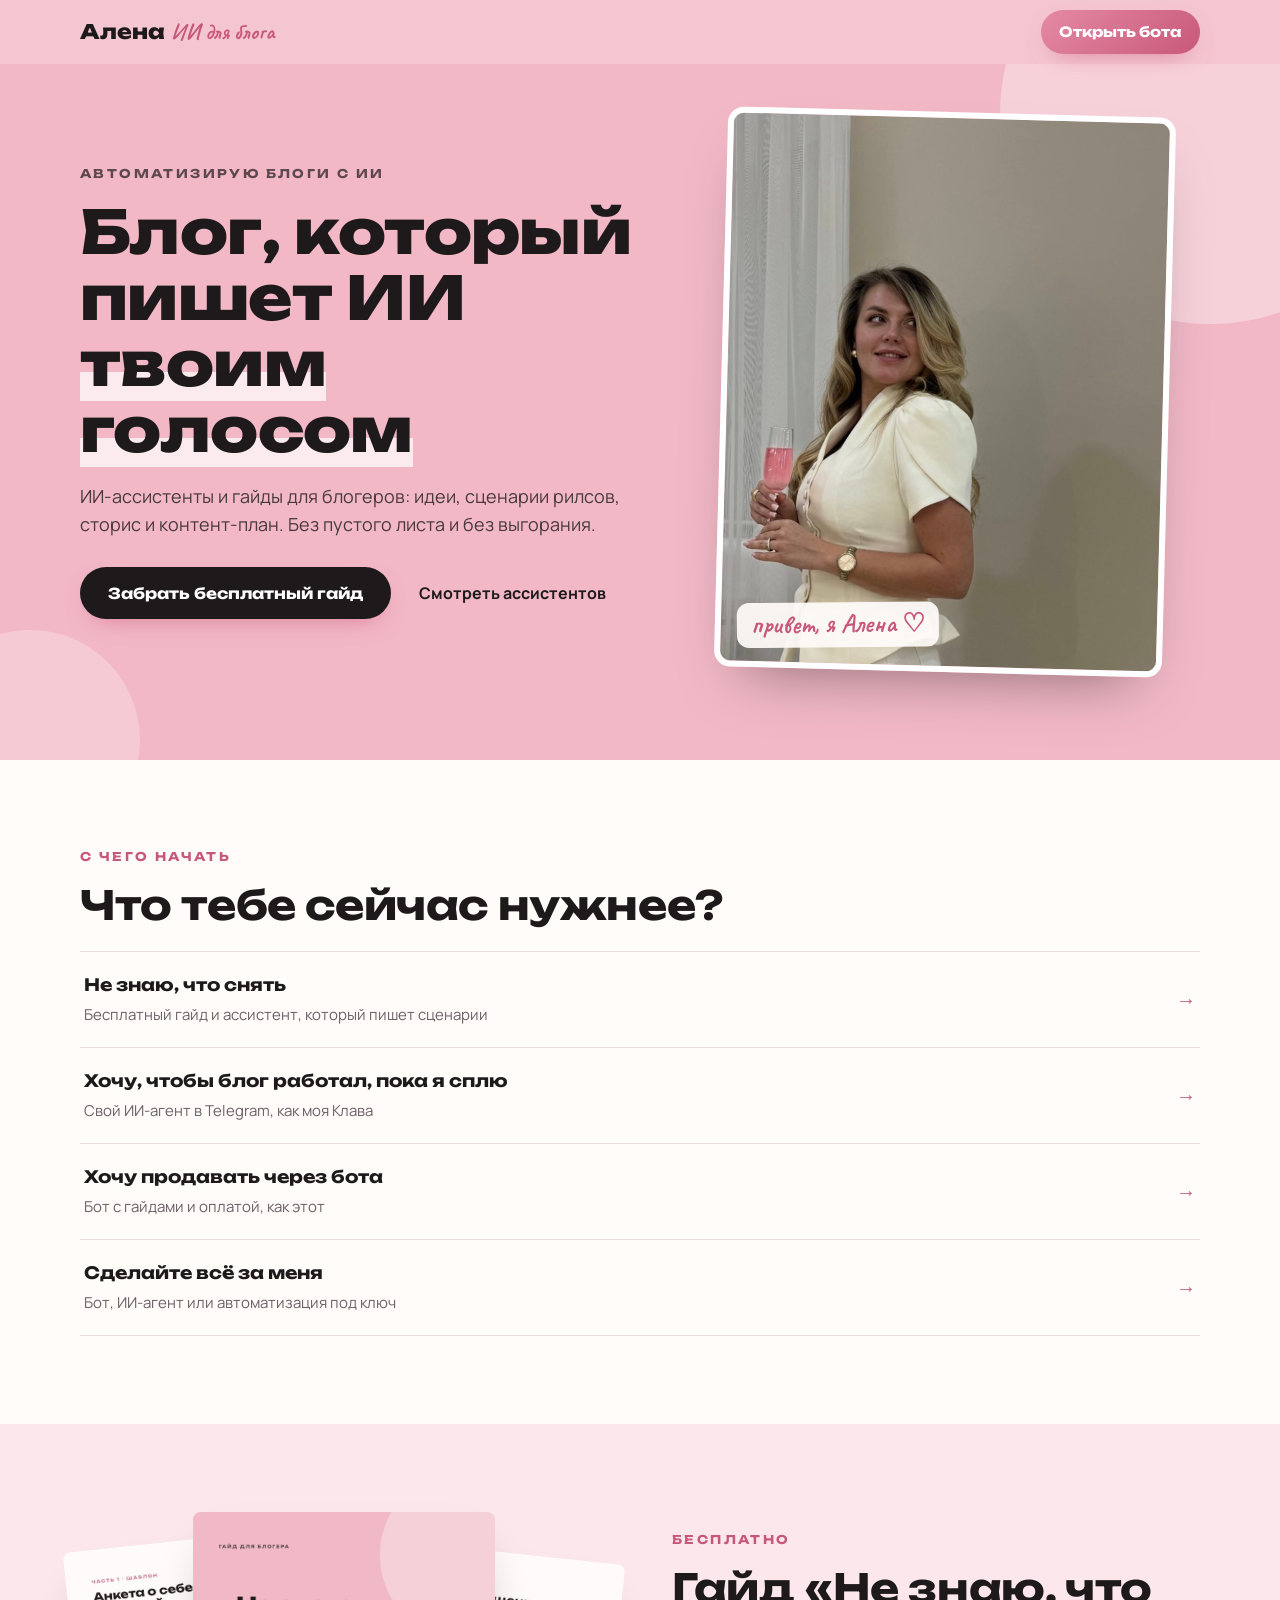
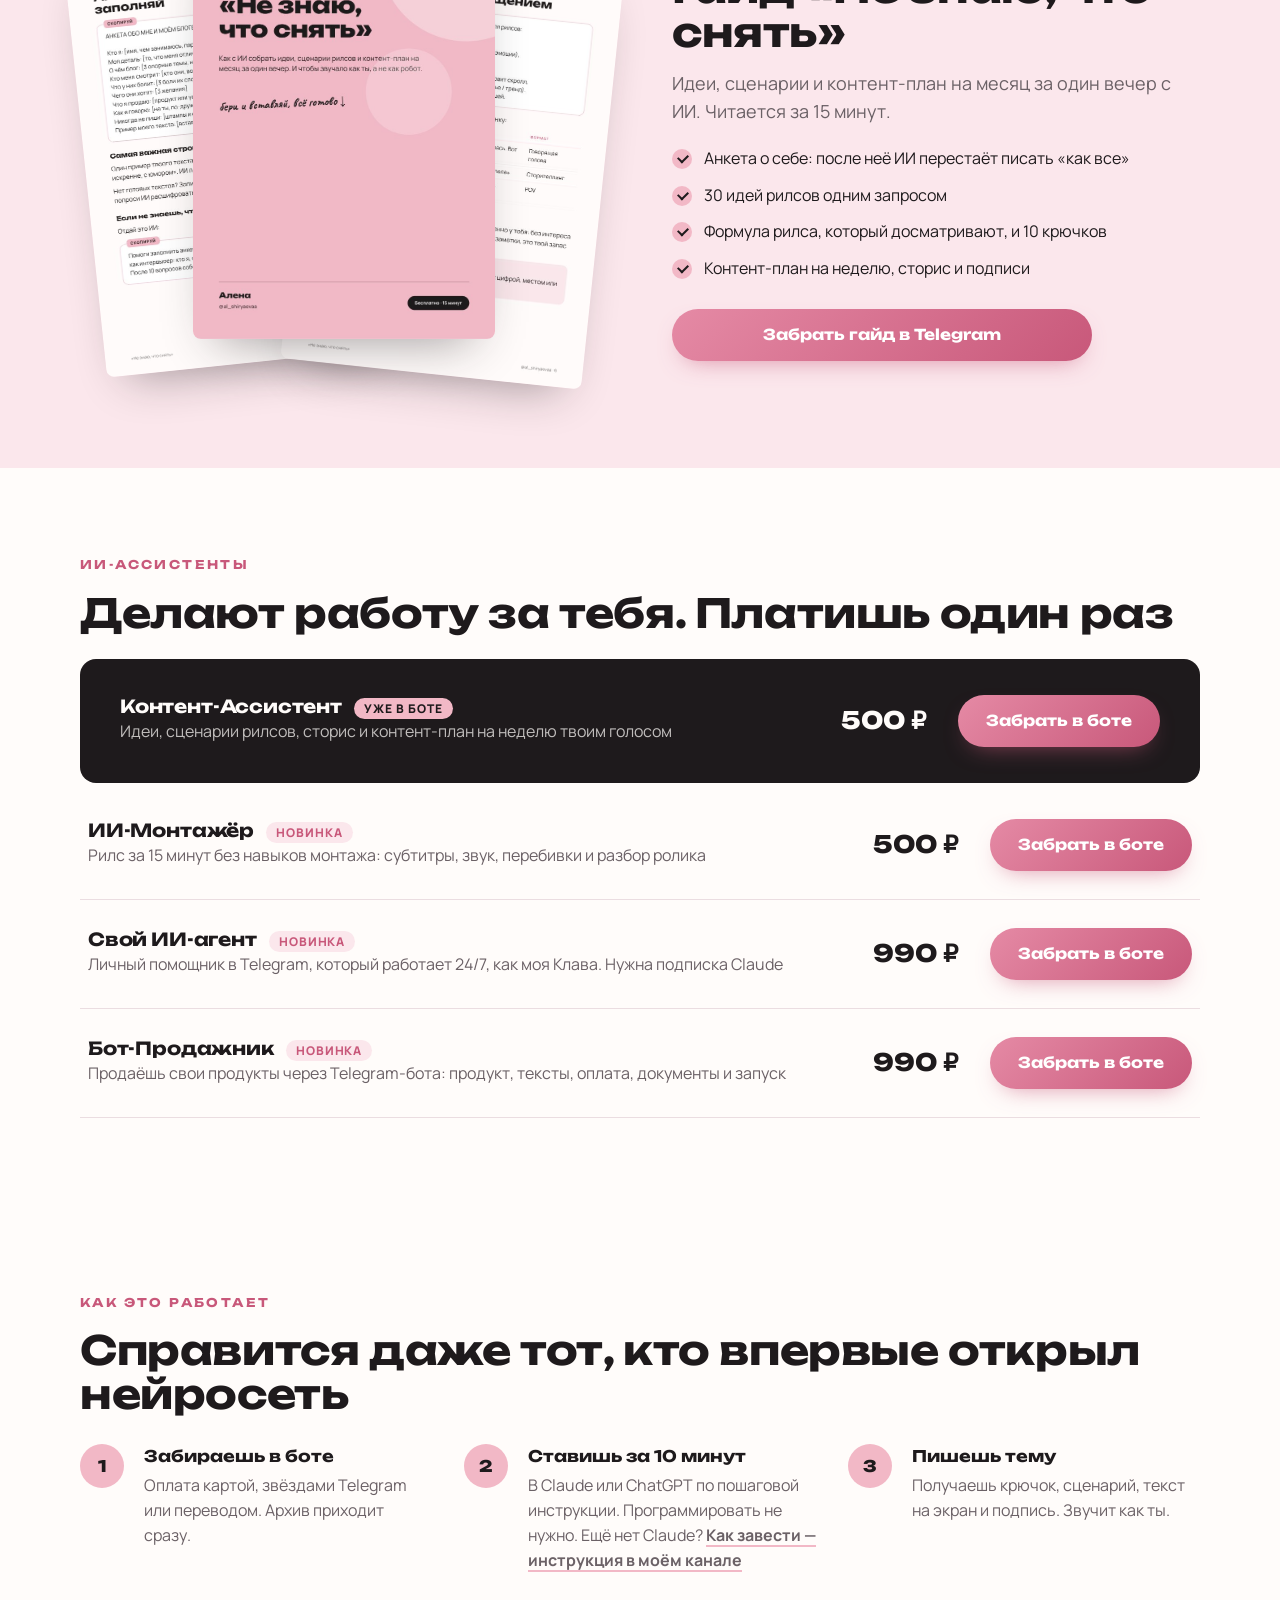
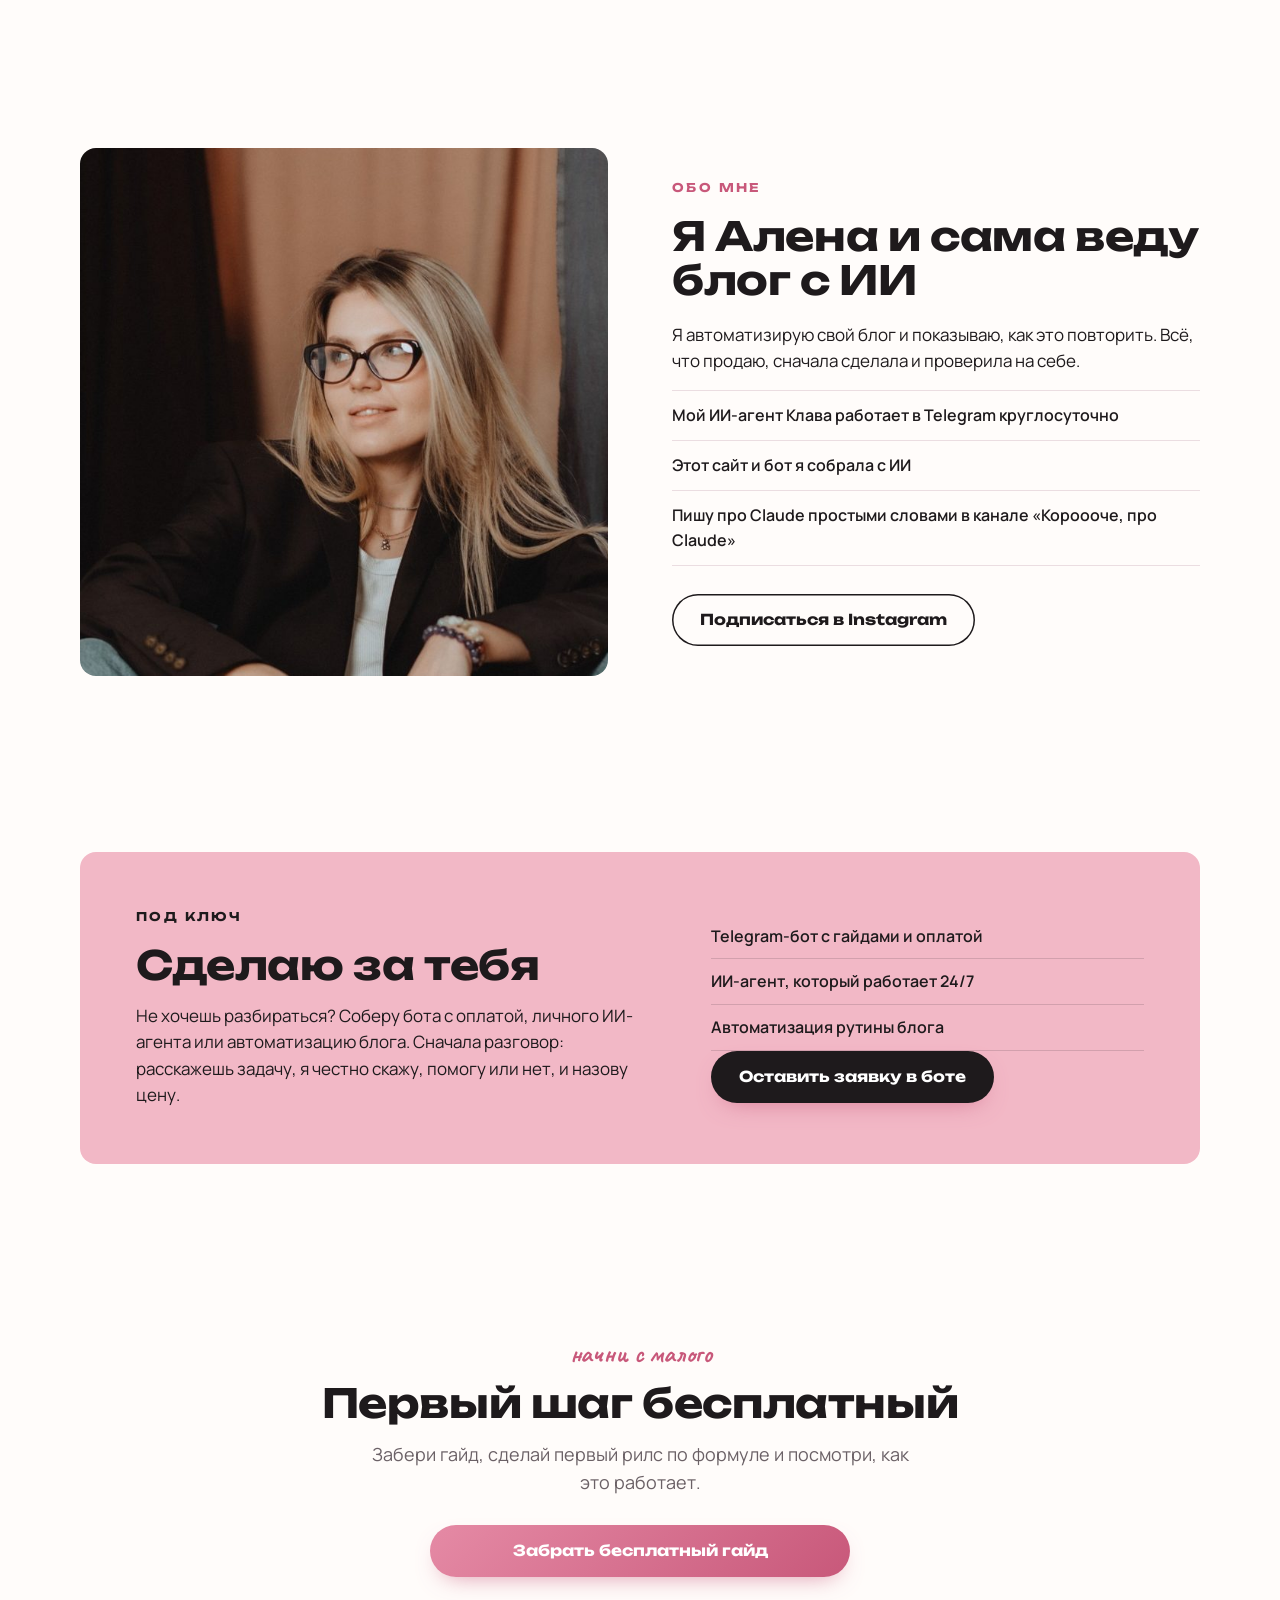
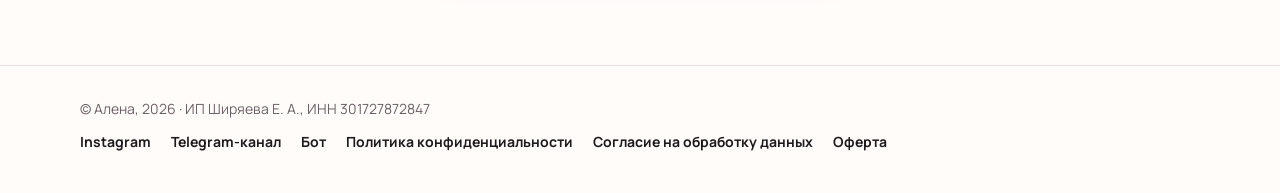
==== commit 253a3c63: "Свой ИИ-агент доступен в боте Co-Authored-By: Claude Opus 5.5 <noreply@anthropic.com>" ====
--- a/index.html
+++ b/index.html
@@ -245,9 +245,9 @@
         <a class="btn btn-main" href="https://t.me/Claudshortbot?start=montage">Забрать в боте</a>
       </div>
       <div class="prod">
-        <div><h3>Свой ИИ-агент <span class="tag">скоро</span></h3><p>Личный помощник в Telegram, который работает 24/7</p></div>
+        <div><h3>Свой ИИ-агент <span class="tag">новинка</span></h3><p>Личный помощник в Telegram, который работает 24/7, как моя Клава. Нужна подписка Claude</p></div>
         <div class="price">990 ₽</div>
-        <a class="btn btn-ghost soon" href="https://t.me/Claudshortbot?start=agent">Сообщить о выходе</a>
+        <a class="btn btn-main" href="https://t.me/Claudshortbot?start=agent">Забрать в боте</a>
       </div>
       <div class="prod">
         <div><h3>Бот-Продажник <span class="tag">новинка</span></h3><p>Продаёшь свои продукты через Telegram-бота: продукт, тексты, оплата, документы и запуск</p></div>
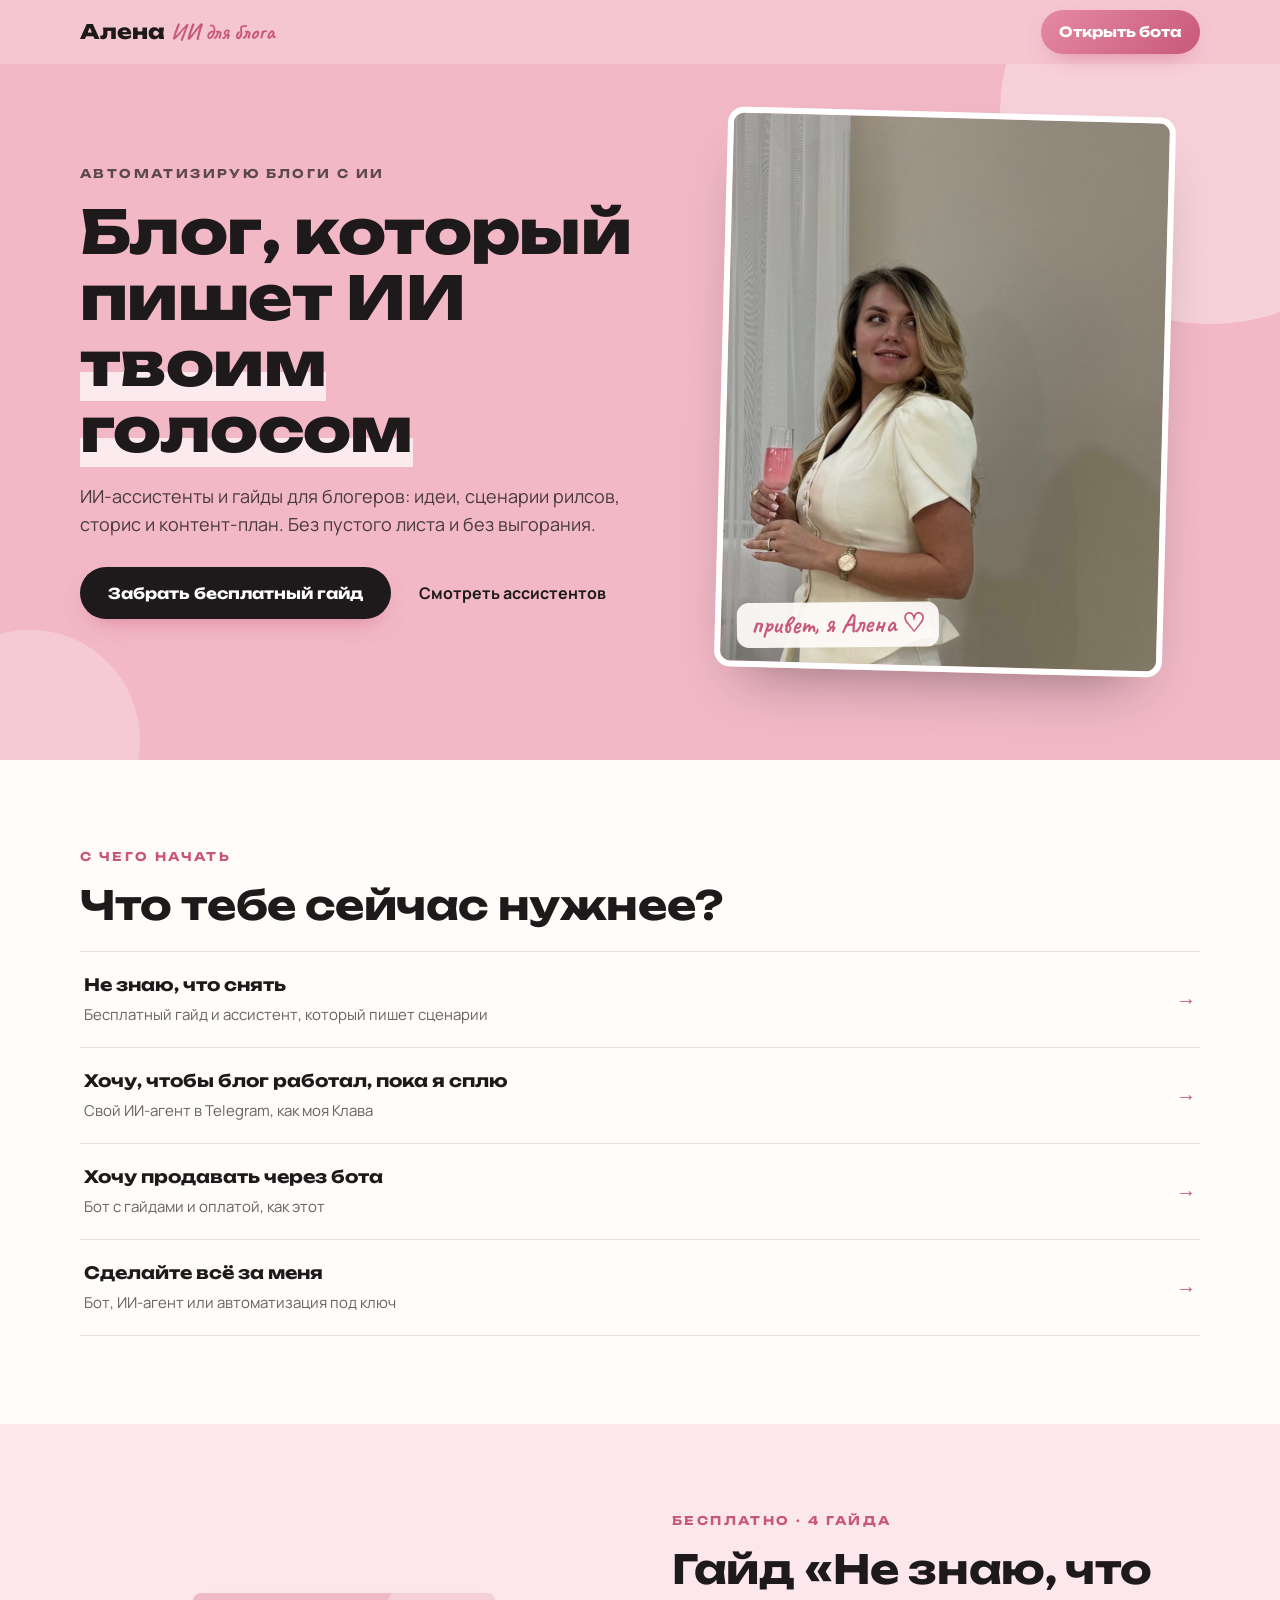
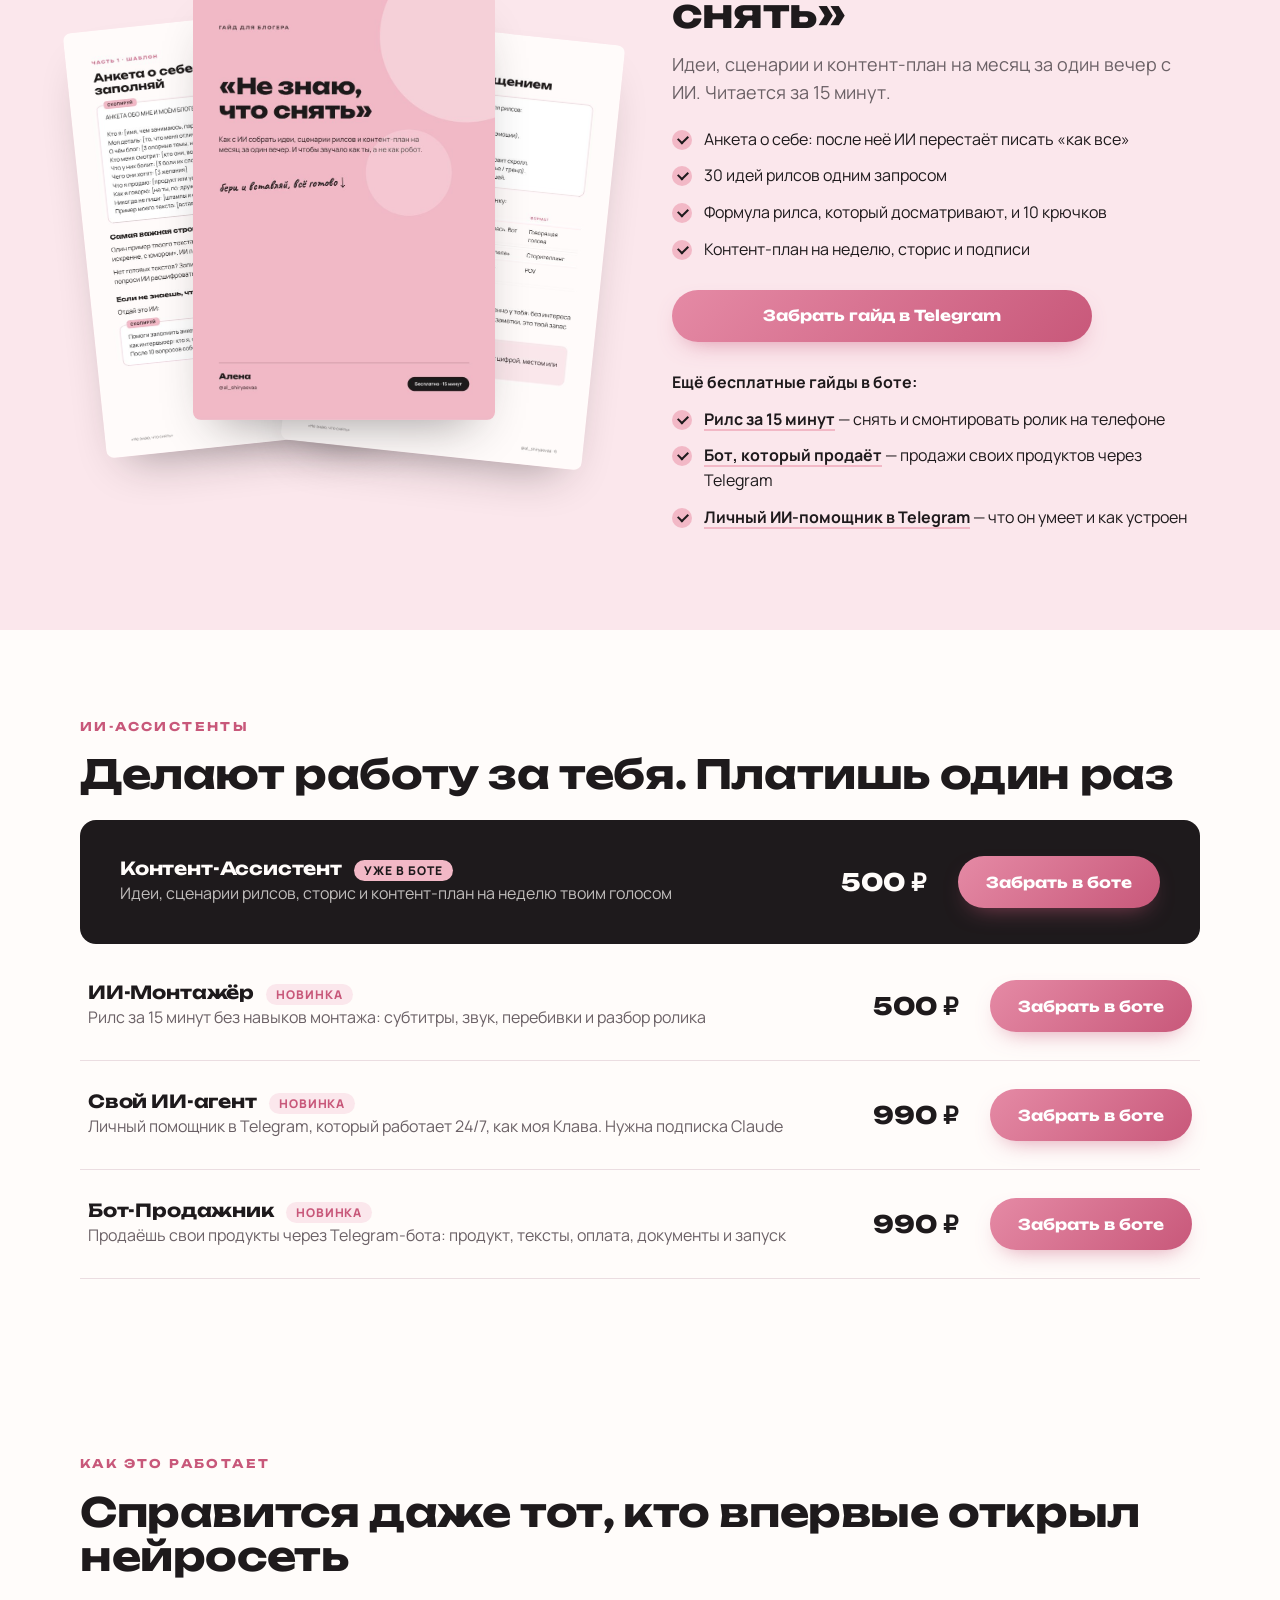
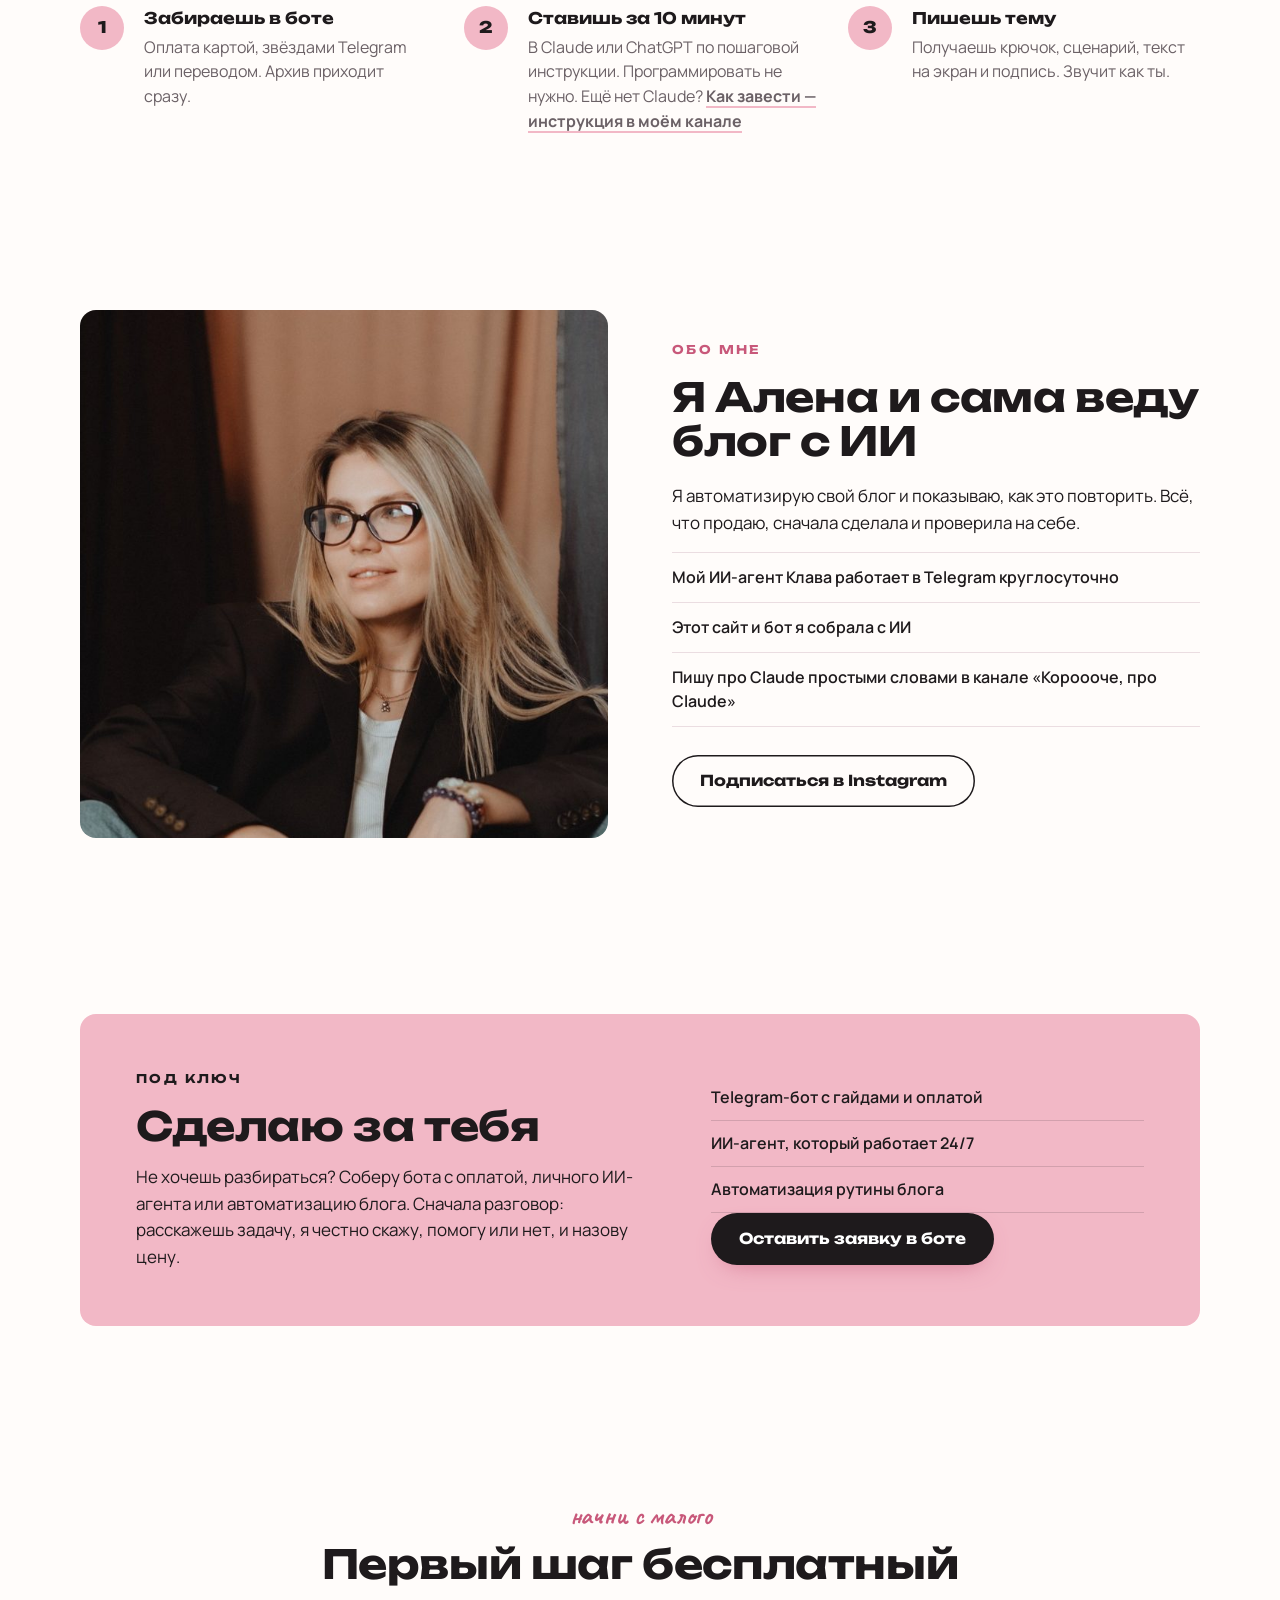
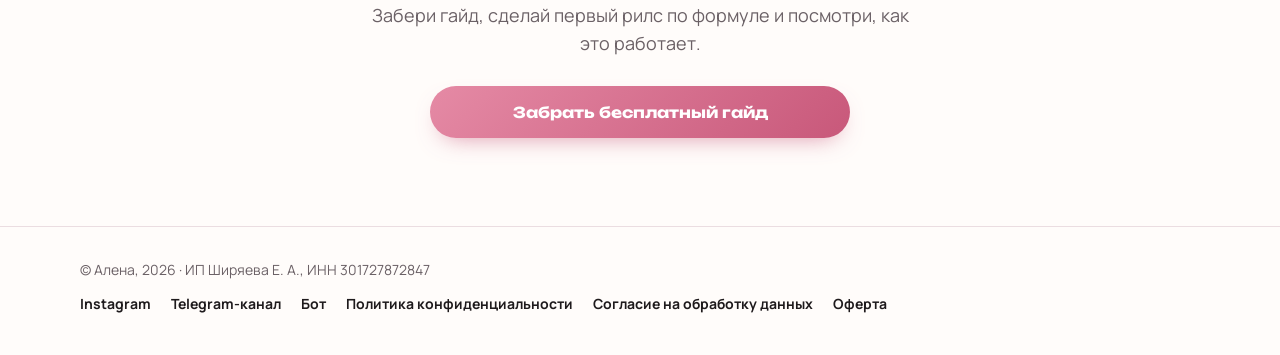
==== commit 029420cb: "Ещё три бесплатных гайда Co-Authored-By: Claude Opus 5.5 <noreply@anthropic.com>" ====
--- a/index.html
+++ b/index.html
@@ -215,7 +215,7 @@
       <img src="img/guide-p6.jpg" loading="lazy" width="744" height="1053" alt="Страница гайда: 30 идей одним сообщением">
     </div>
     <div>
-      <div class="kicker">Бесплатно</div>
+      <div class="kicker">Бесплатно · 4 гайда</div>
       <h2>Гайд «Не знаю, что снять»</h2>
       <p class="lead" style="margin-top:16px">Идеи, сценарии и контент-план на месяц за один вечер с ИИ. Читается за 15 минут.</p>
       <ul class="checks">
@@ -225,6 +225,12 @@
         <li>Контент-план на неделю, сторис и подписи</li>
       </ul>
       <a class="btn btn-main btn-full" style="max-width:420px" href="https://t.me/Claudshortbot?start=guide_content">Забрать гайд в Telegram</a>
+      <p style="margin-top:28px;font-weight:700">Ещё бесплатные гайды в боте:</p>
+      <ul class="checks" style="margin:12px 0 0">
+        <li><a class="link" href="https://t.me/Claudshortbot?start=guide_montage">Рилс за 15 минут</a> — снять и смонтировать ролик на телефоне</li>
+        <li><a class="link" href="https://t.me/Claudshortbot?start=guide_seller">Бот, который продаёт</a> — продажи своих продуктов через Telegram</li>
+        <li><a class="link" href="https://t.me/Claudshortbot?start=guide_agent">Личный ИИ-помощник в Telegram</a> — что он умеет и как устроен</li>
+      </ul>
     </div>
   </div>
 </section>
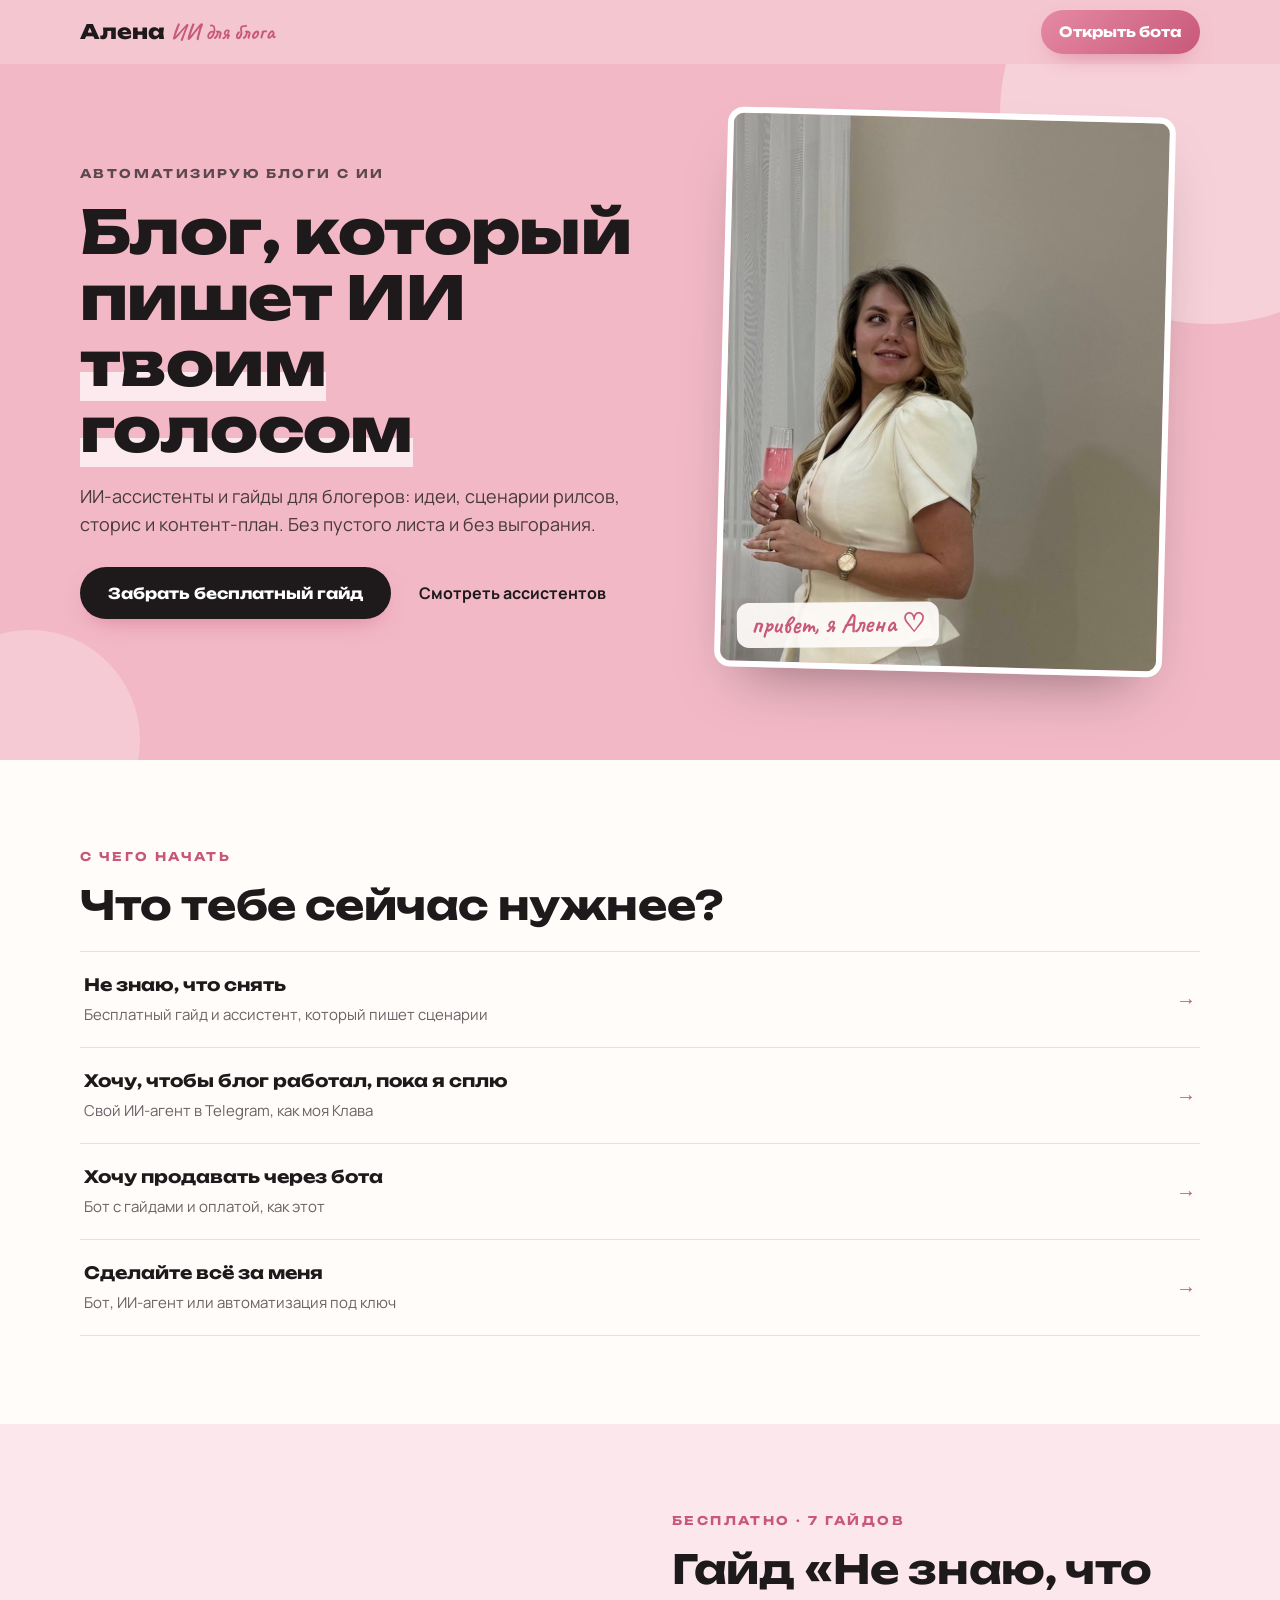
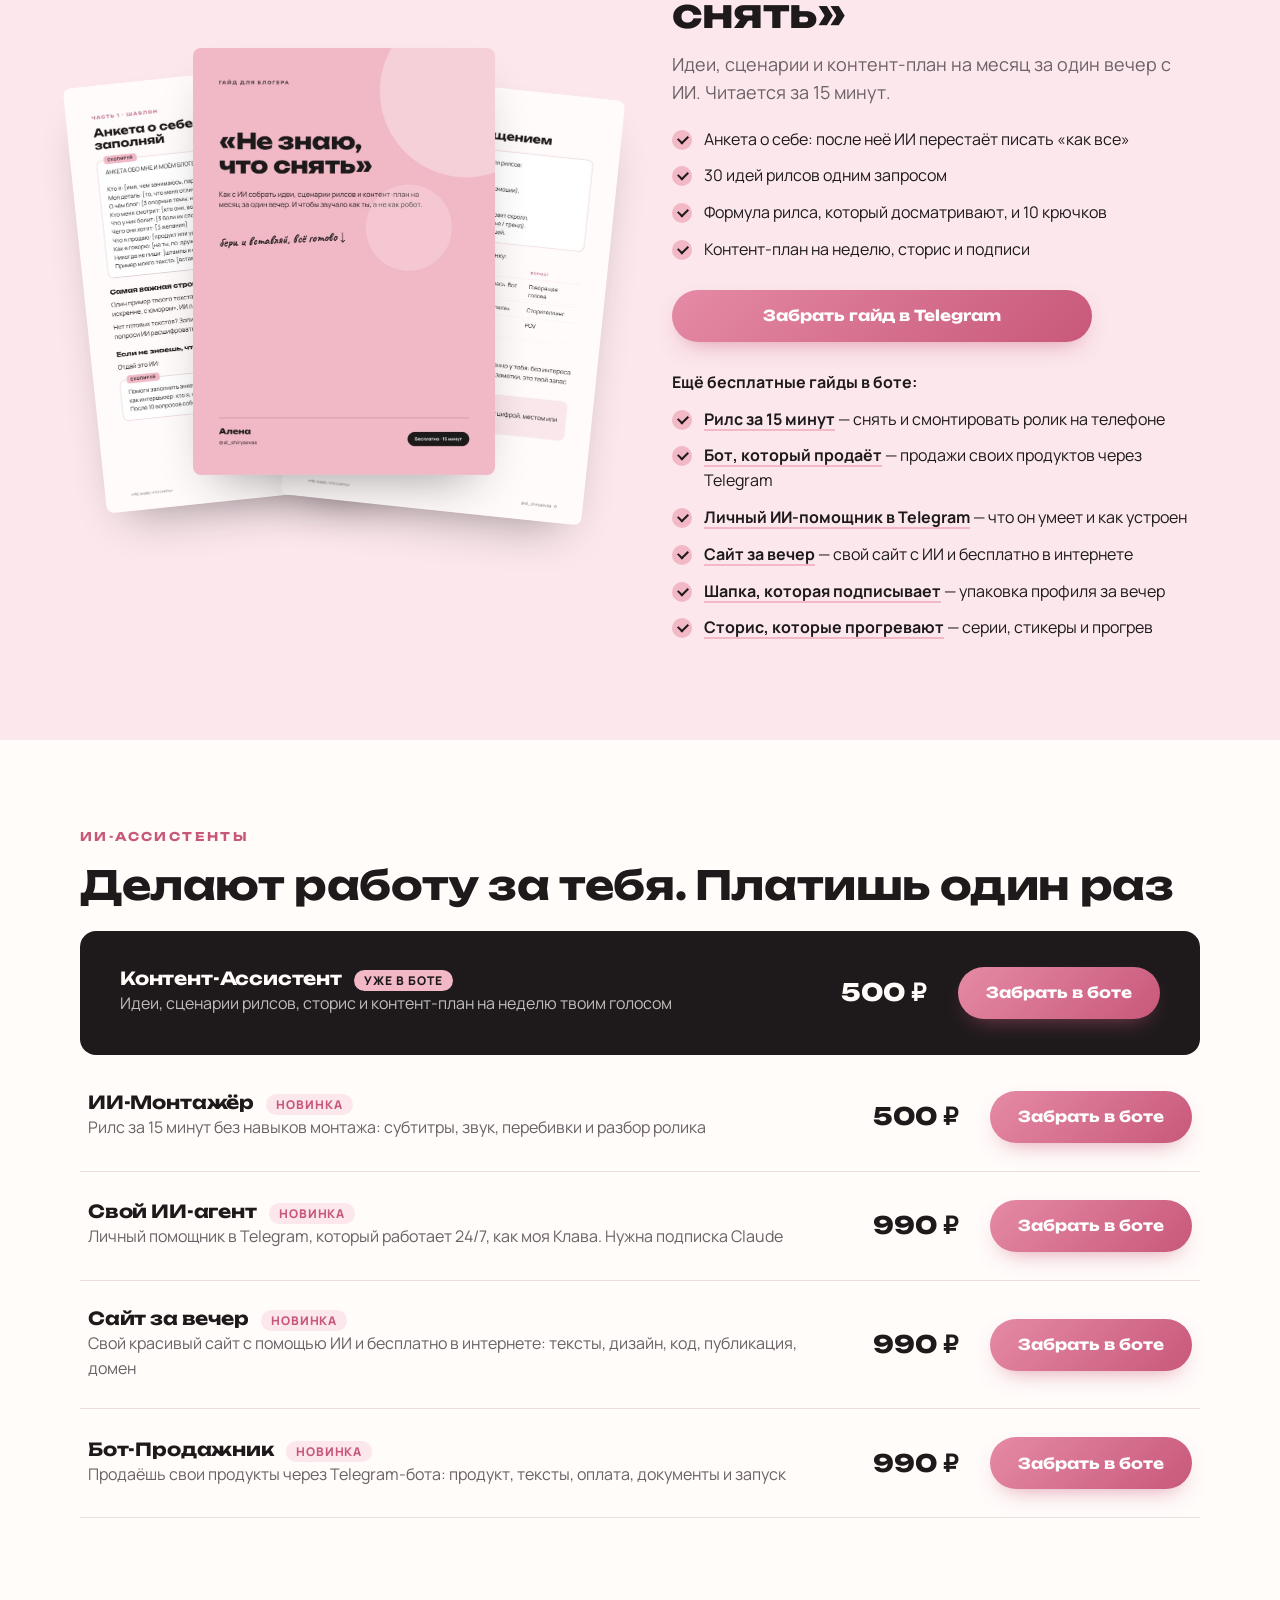
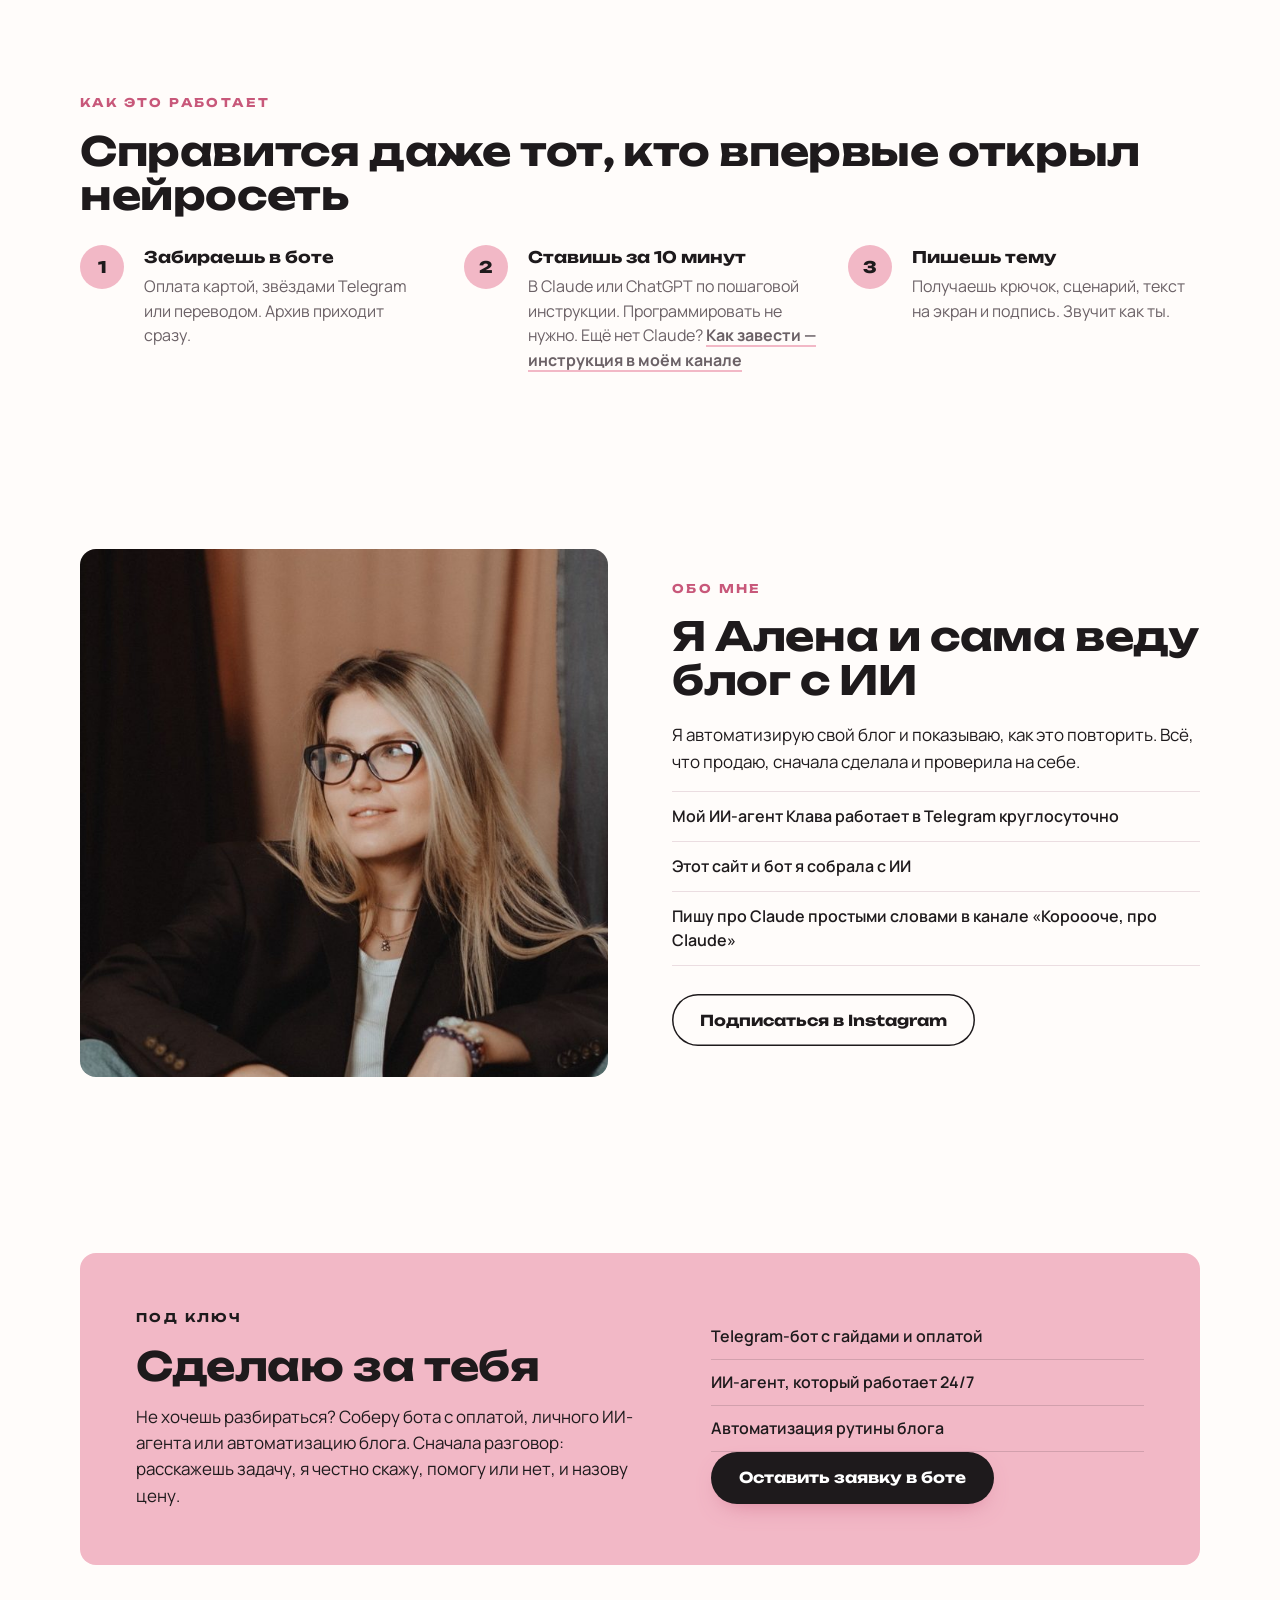
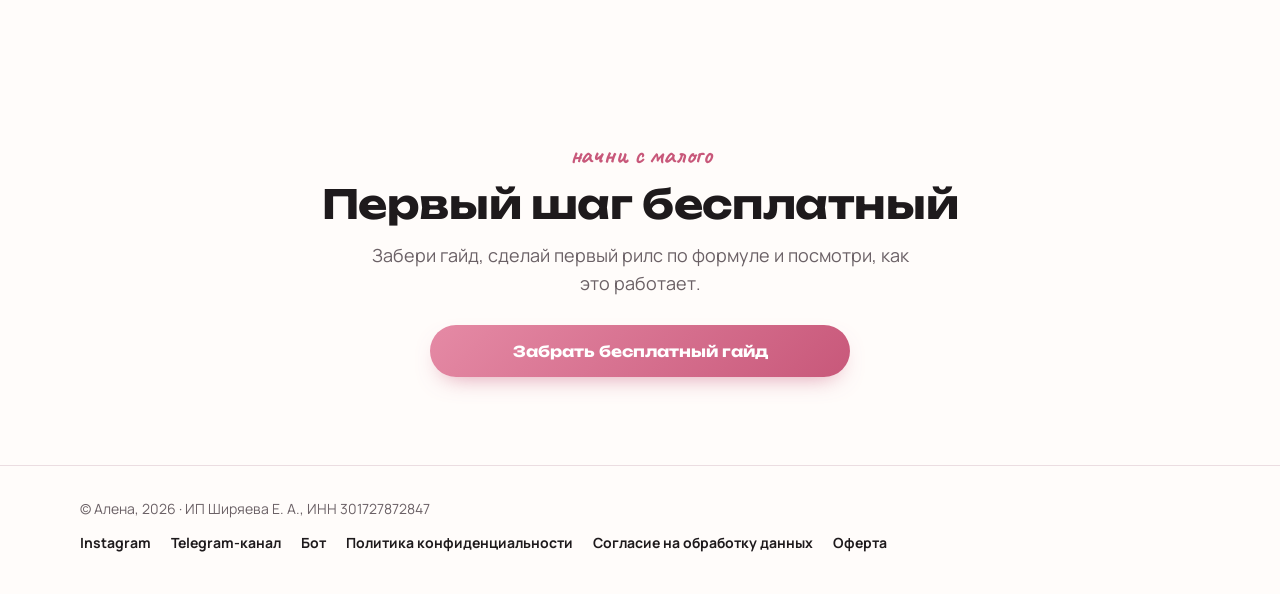
==== commit ca02fc7e: "Сайт за вечер и ещё три бесплатных гайда Co-Authored-By: Claude Opus 5.5 <noreply@anthropic.com>" ====
--- a/index.html
+++ b/index.html
@@ -215,7 +215,7 @@
       <img src="img/guide-p6.jpg" loading="lazy" width="744" height="1053" alt="Страница гайда: 30 идей одним сообщением">
     </div>
     <div>
-      <div class="kicker">Бесплатно · 4 гайда</div>
+      <div class="kicker">Бесплатно · 7 гайдов</div>
       <h2>Гайд «Не знаю, что снять»</h2>
       <p class="lead" style="margin-top:16px">Идеи, сценарии и контент-план на месяц за один вечер с ИИ. Читается за 15 минут.</p>
       <ul class="checks">
@@ -230,6 +230,9 @@
         <li><a class="link" href="https://t.me/Claudshortbot?start=guide_montage">Рилс за 15 минут</a> — снять и смонтировать ролик на телефоне</li>
         <li><a class="link" href="https://t.me/Claudshortbot?start=guide_seller">Бот, который продаёт</a> — продажи своих продуктов через Telegram</li>
         <li><a class="link" href="https://t.me/Claudshortbot?start=guide_agent">Личный ИИ-помощник в Telegram</a> — что он умеет и как устроен</li>
+        <li><a class="link" href="https://t.me/Claudshortbot?start=guide_site">Сайт за вечер</a> — свой сайт с ИИ и бесплатно в интернете</li>
+        <li><a class="link" href="https://t.me/Claudshortbot?start=guide_profile">Шапка, которая подписывает</a> — упаковка профиля за вечер</li>
+        <li><a class="link" href="https://t.me/Claudshortbot?start=guide_stories">Сторис, которые прогревают</a> — серии, стикеры и прогрев</li>
       </ul>
     </div>
   </div>
@@ -254,6 +257,11 @@
         <div><h3>Свой ИИ-агент <span class="tag">новинка</span></h3><p>Личный помощник в Telegram, который работает 24/7, как моя Клава. Нужна подписка Claude</p></div>
         <div class="price">990 ₽</div>
         <a class="btn btn-main" href="https://t.me/Claudshortbot?start=agent">Забрать в боте</a>
+      </div>
+      <div class="prod">
+        <div><h3>Сайт за вечер <span class="tag">новинка</span></h3><p>Свой красивый сайт с помощью ИИ и бесплатно в интернете: тексты, дизайн, код, публикация, домен</p></div>
+        <div class="price">990 ₽</div>
+        <a class="btn btn-main" href="https://t.me/Claudshortbot?start=site">Забрать в боте</a>
       </div>
       <div class="prod">
         <div><h3>Бот-Продажник <span class="tag">новинка</span></h3><p>Продаёшь свои продукты через Telegram-бота: продукт, тексты, оплата, документы и запуск</p></div>
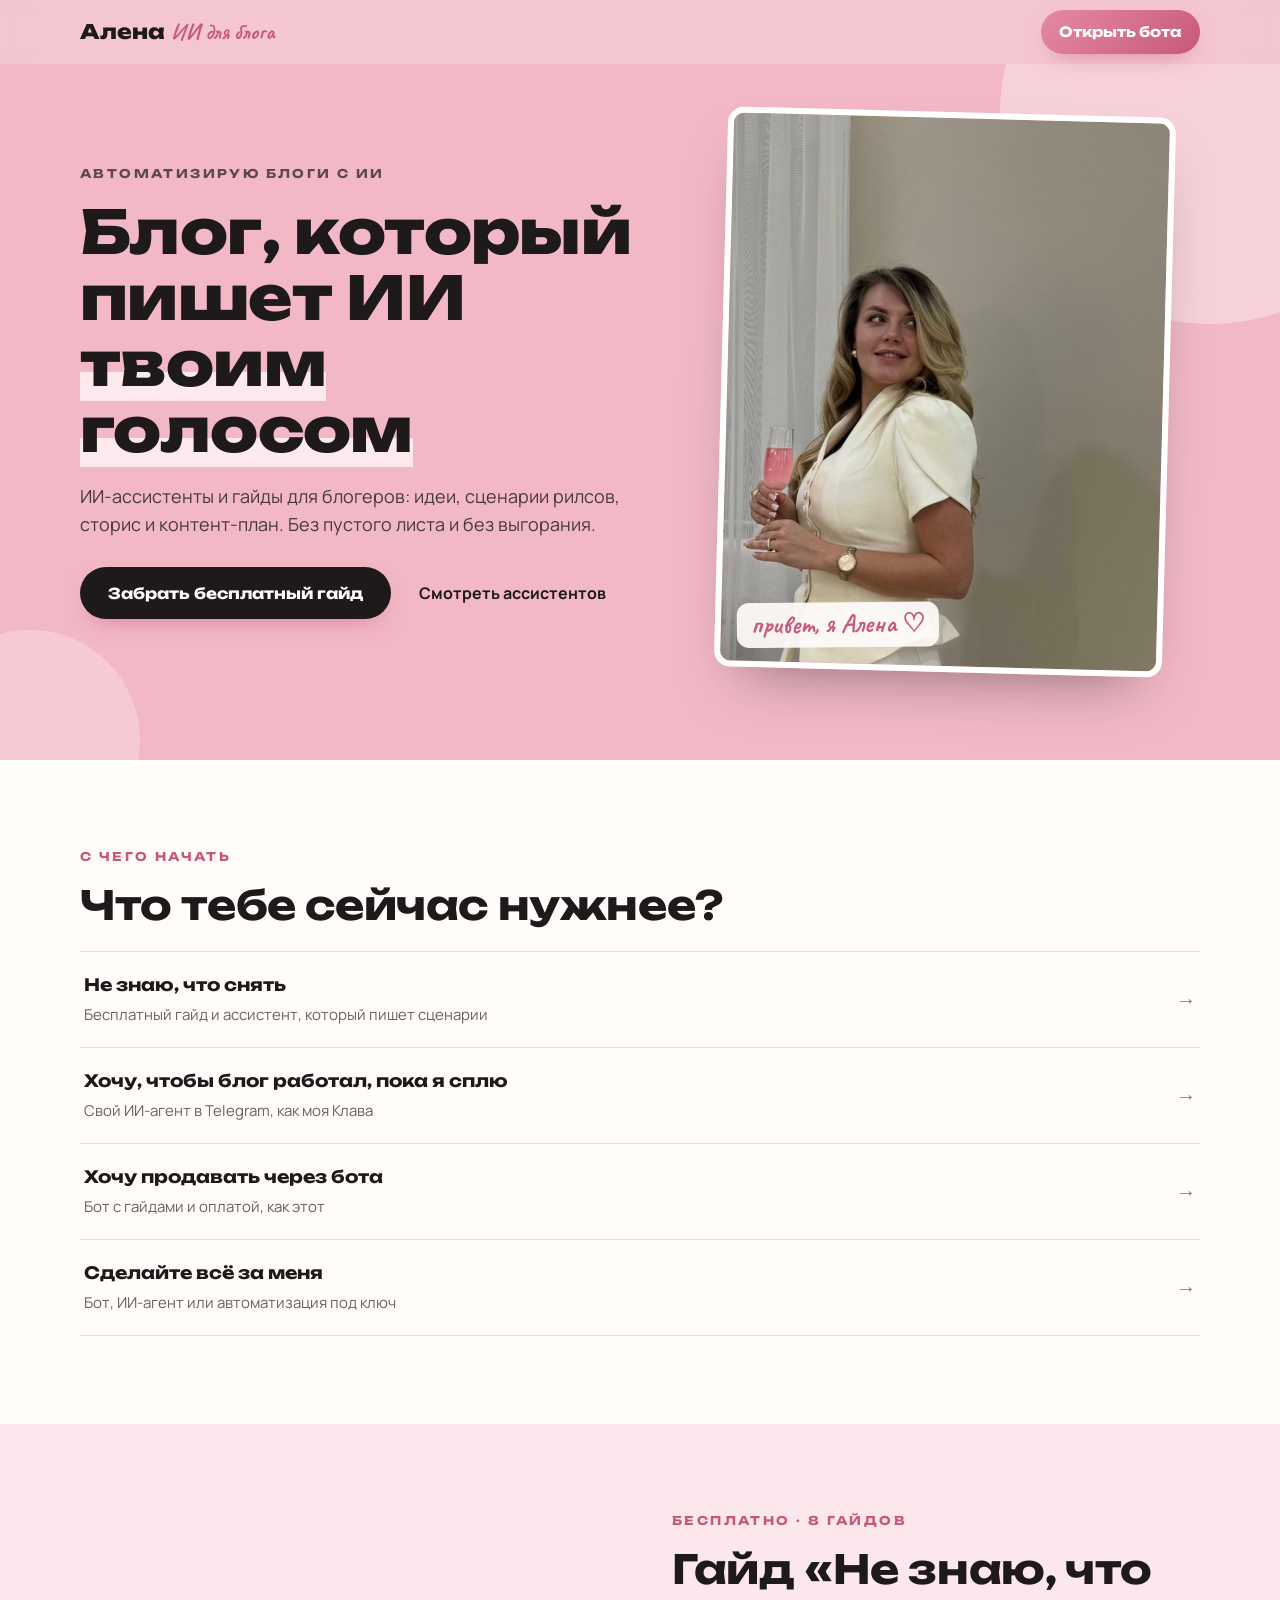
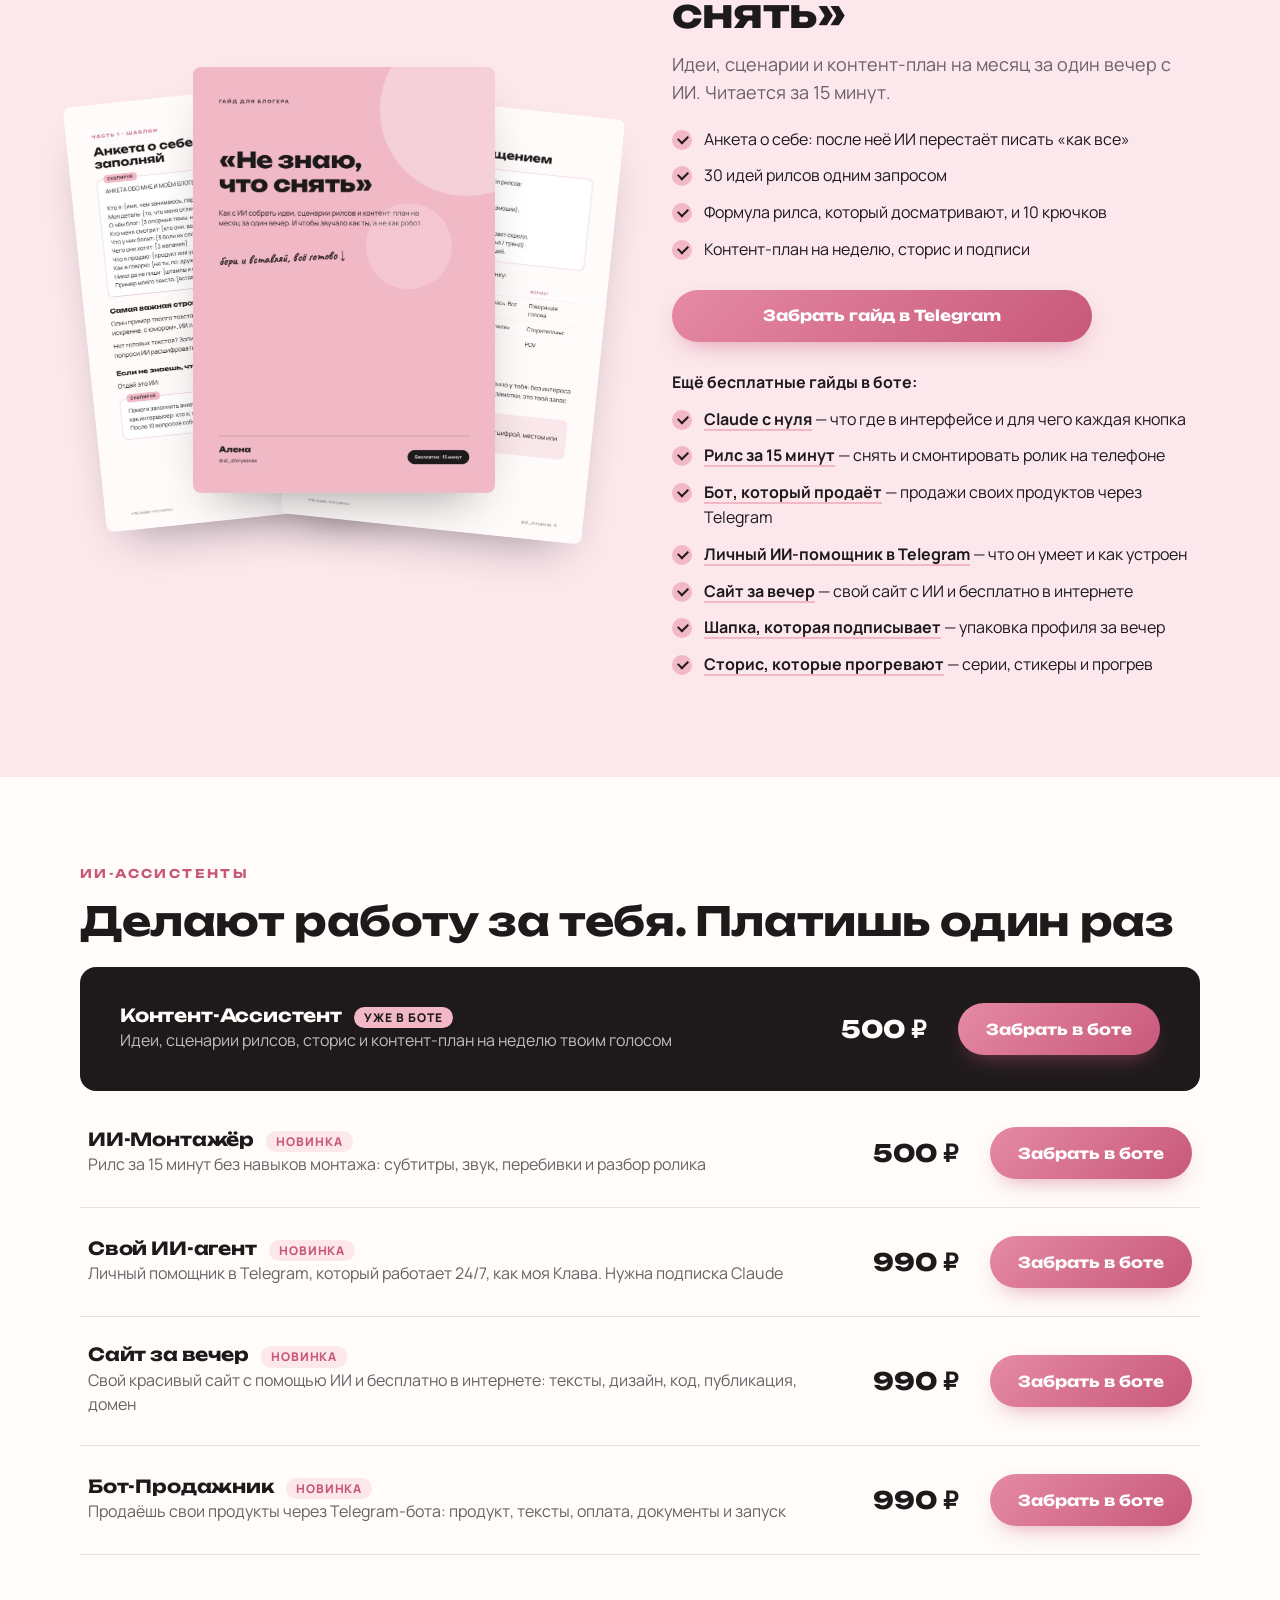
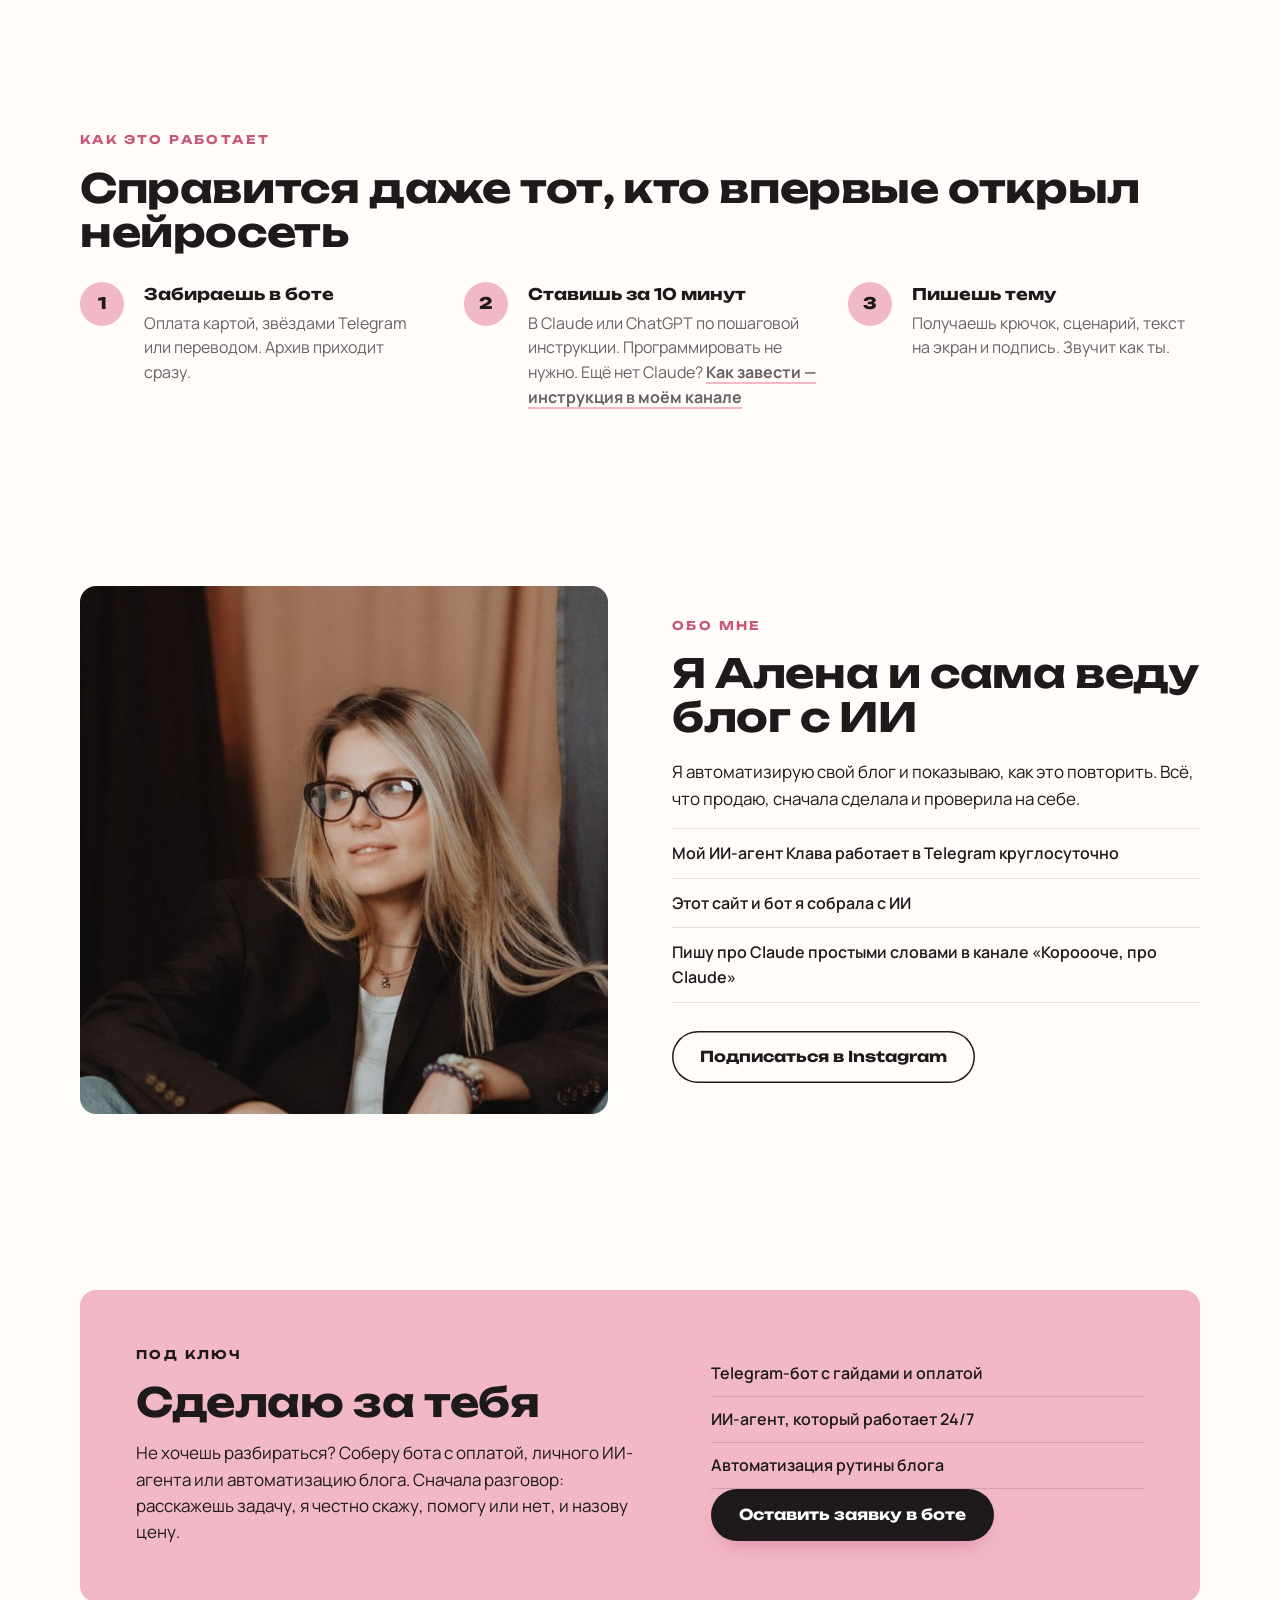
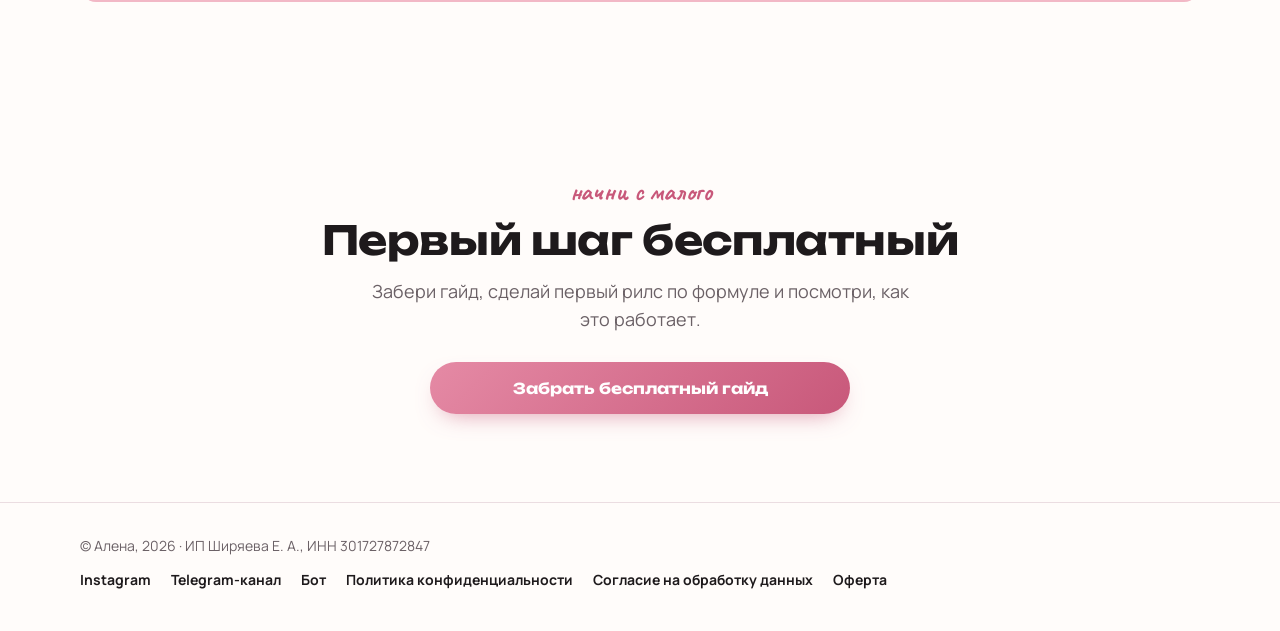
==== commit 465f6eae: "Гайд «Claude с нуля» Co-Authored-By: Claude Opus 5.5 <noreply@anthropic.com>" ====
--- a/index.html
+++ b/index.html
@@ -215,7 +215,7 @@
       <img src="img/guide-p6.jpg" loading="lazy" width="744" height="1053" alt="Страница гайда: 30 идей одним сообщением">
     </div>
     <div>
-      <div class="kicker">Бесплатно · 7 гайдов</div>
+      <div class="kicker">Бесплатно · 8 гайдов</div>
       <h2>Гайд «Не знаю, что снять»</h2>
       <p class="lead" style="margin-top:16px">Идеи, сценарии и контент-план на месяц за один вечер с ИИ. Читается за 15 минут.</p>
       <ul class="checks">
@@ -227,6 +227,7 @@
       <a class="btn btn-main btn-full" style="max-width:420px" href="https://t.me/Claudshortbot?start=guide_content">Забрать гайд в Telegram</a>
       <p style="margin-top:28px;font-weight:700">Ещё бесплатные гайды в боте:</p>
       <ul class="checks" style="margin:12px 0 0">
+        <li><a class="link" href="https://t.me/Claudshortbot?start=guide_claude">Claude с нуля</a> — что где в интерфейсе и для чего каждая кнопка</li>
         <li><a class="link" href="https://t.me/Claudshortbot?start=guide_montage">Рилс за 15 минут</a> — снять и смонтировать ролик на телефоне</li>
         <li><a class="link" href="https://t.me/Claudshortbot?start=guide_seller">Бот, который продаёт</a> — продажи своих продуктов через Telegram</li>
         <li><a class="link" href="https://t.me/Claudshortbot?start=guide_agent">Личный ИИ-помощник в Telegram</a> — что он умеет и как устроен</li>
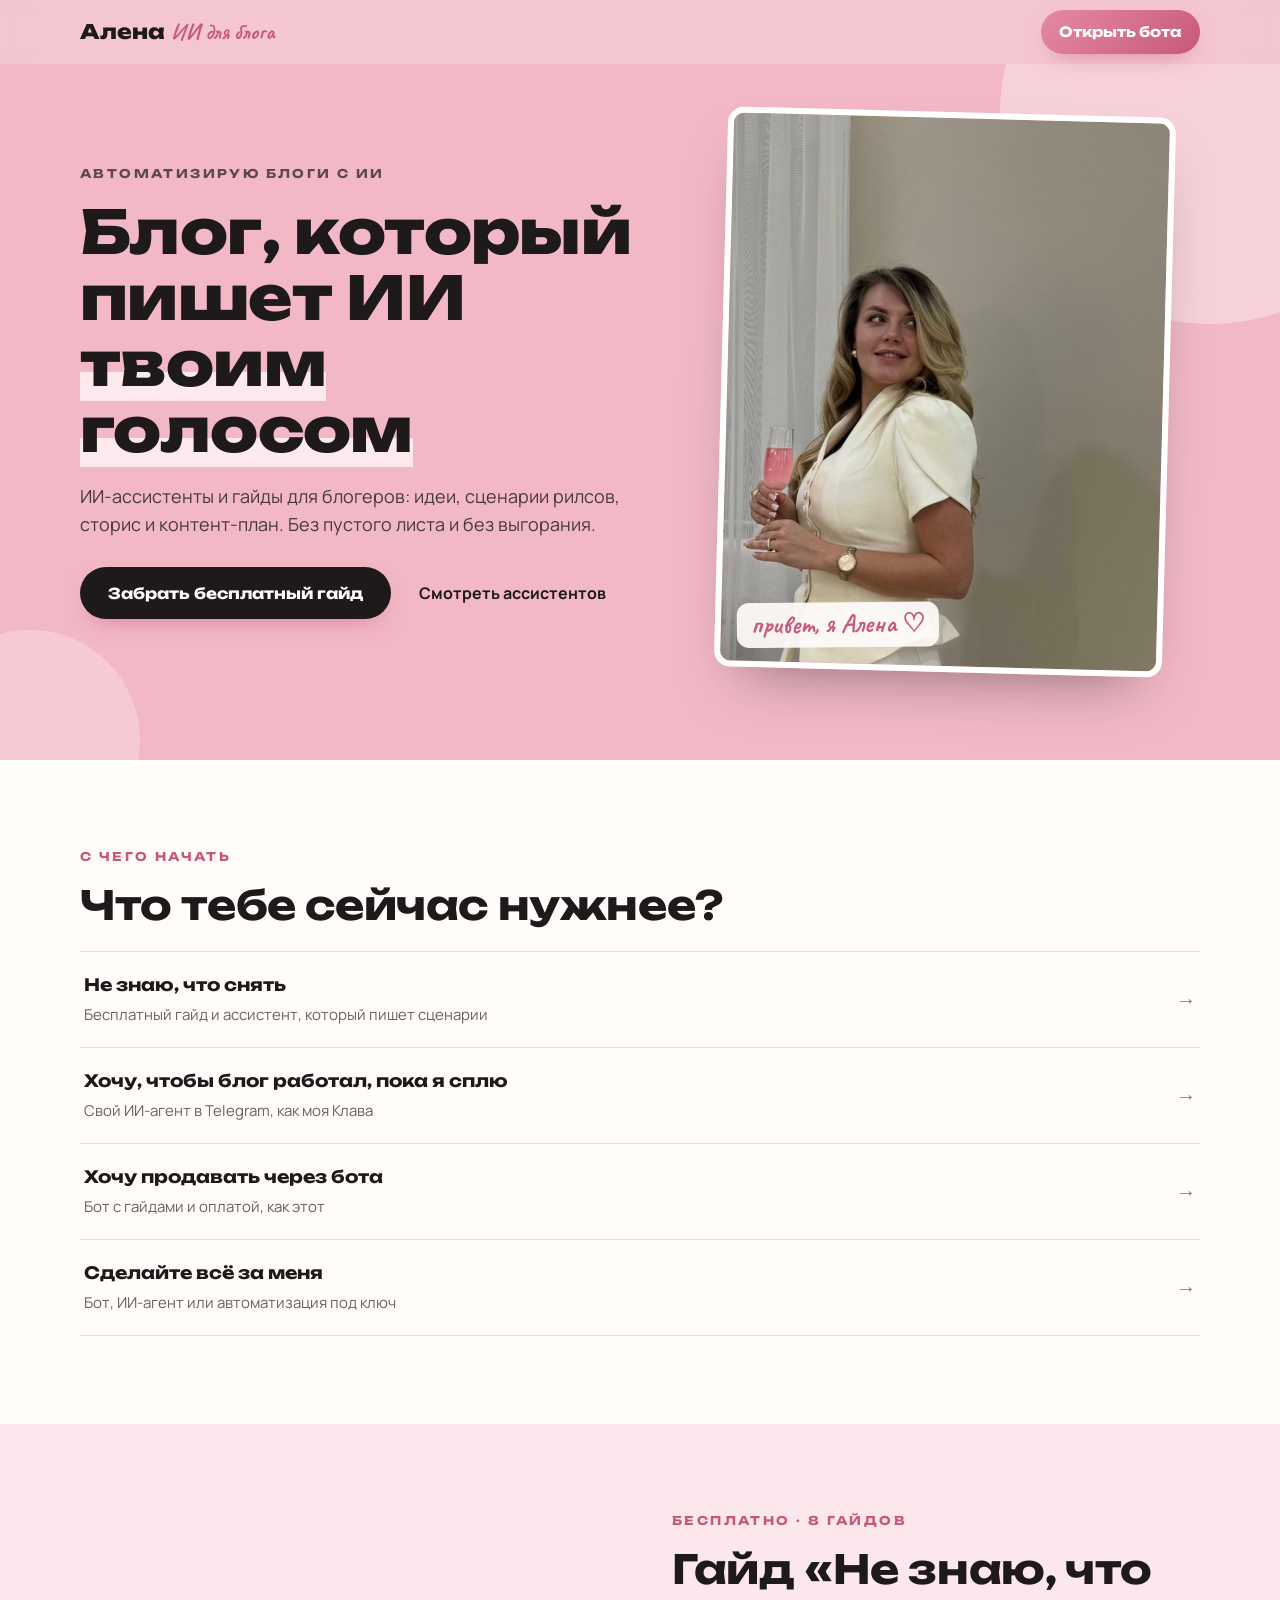
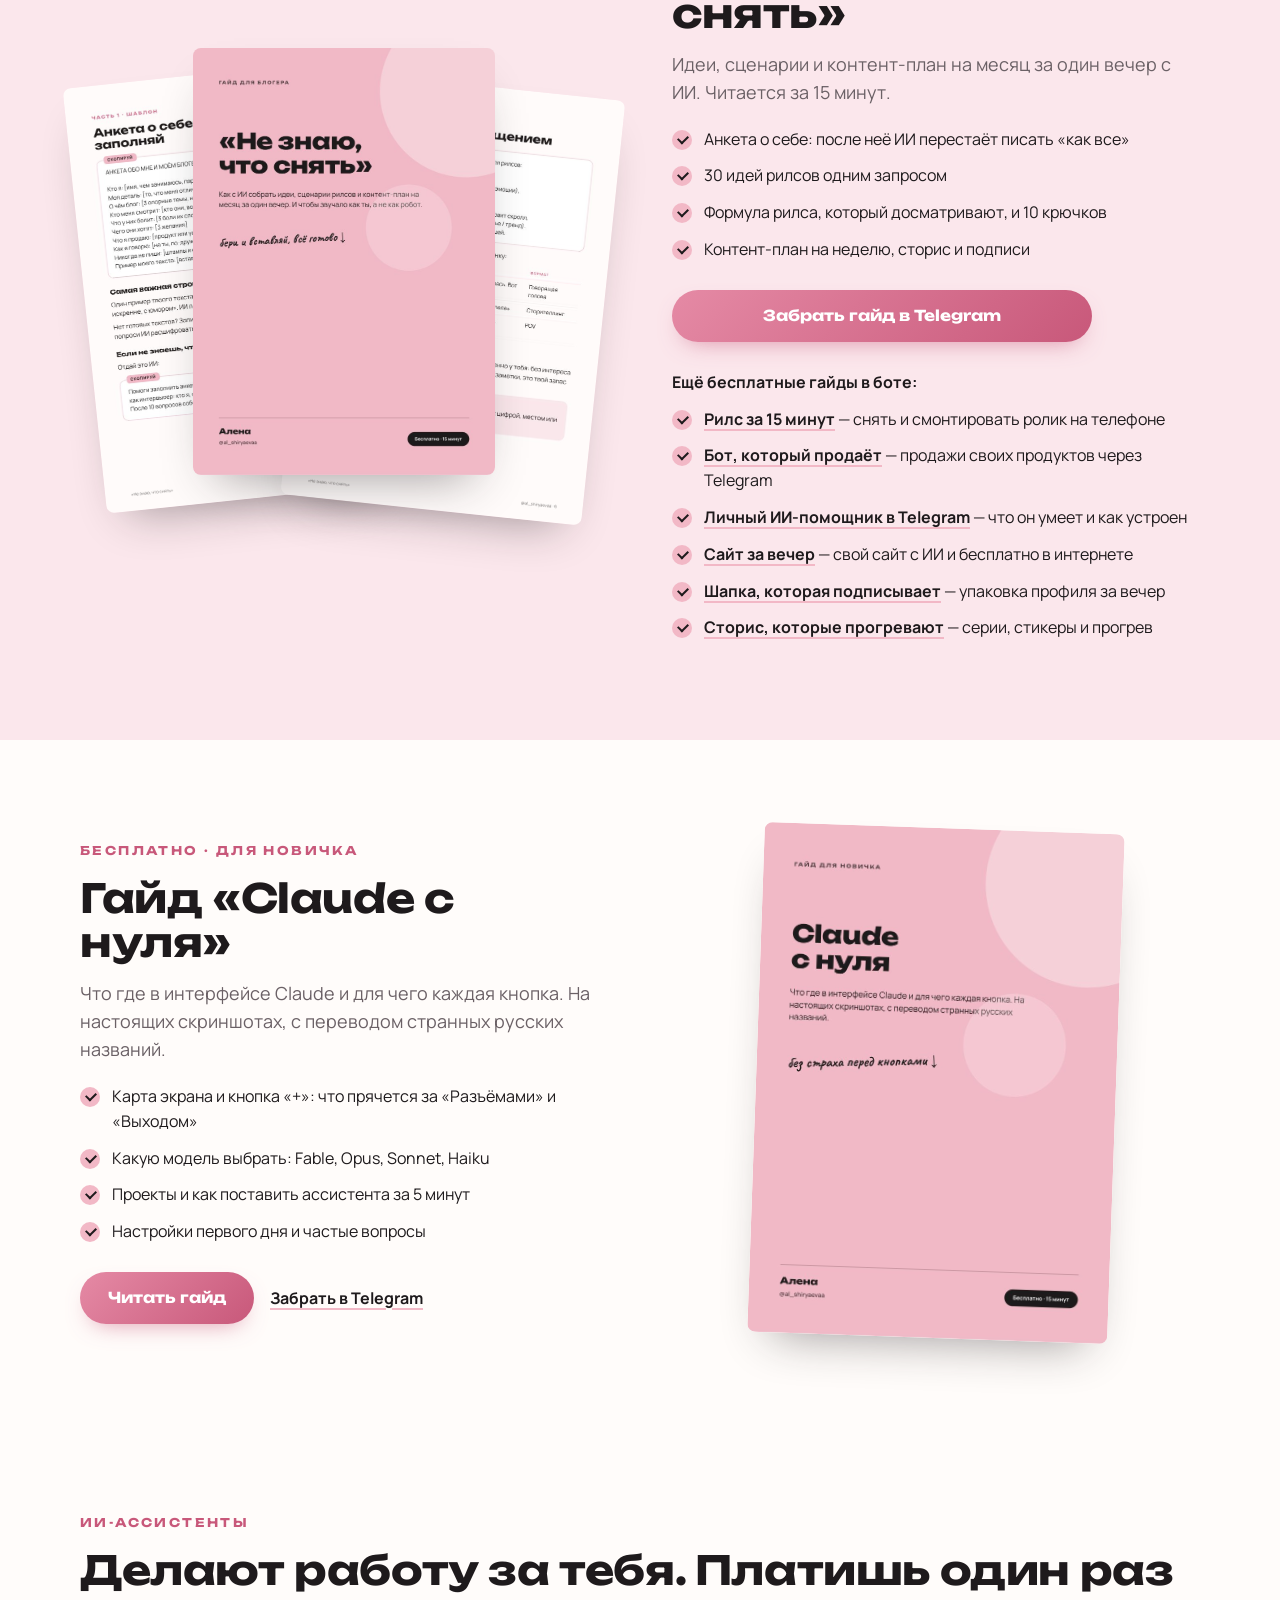
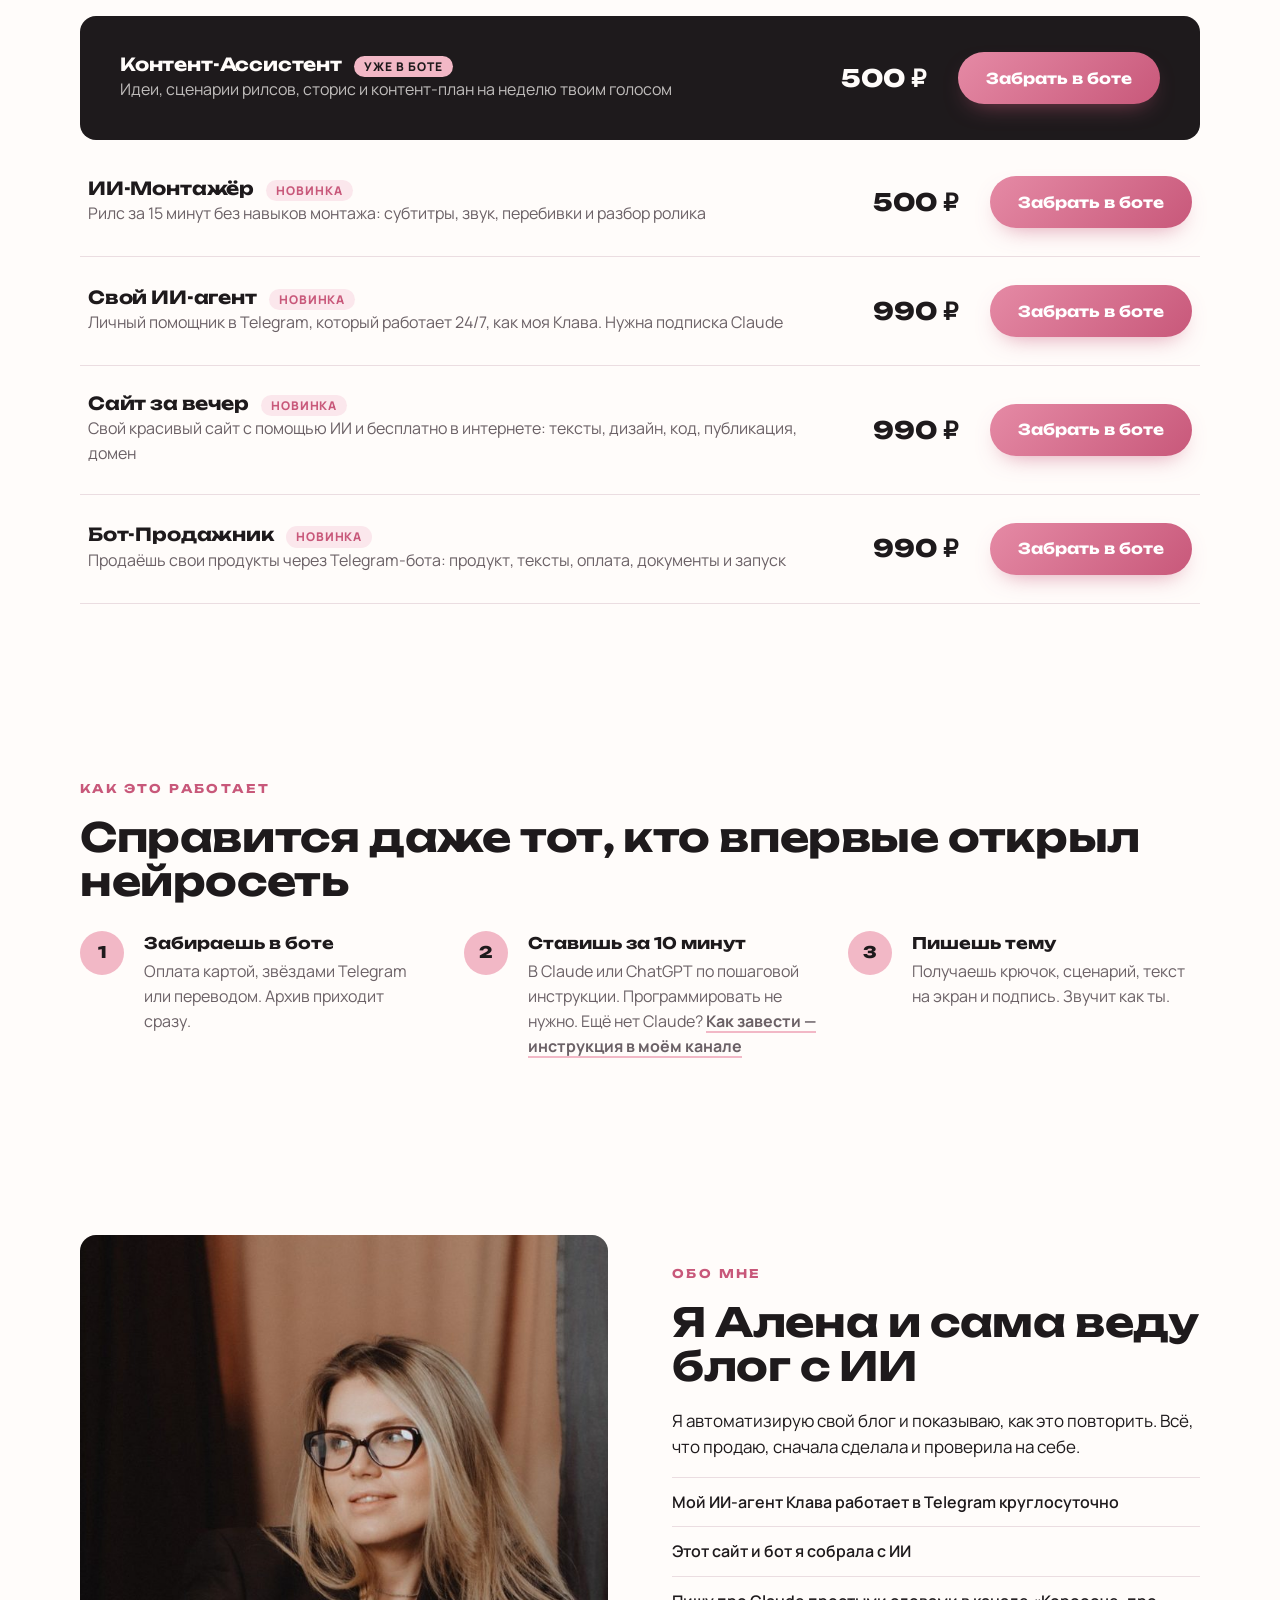
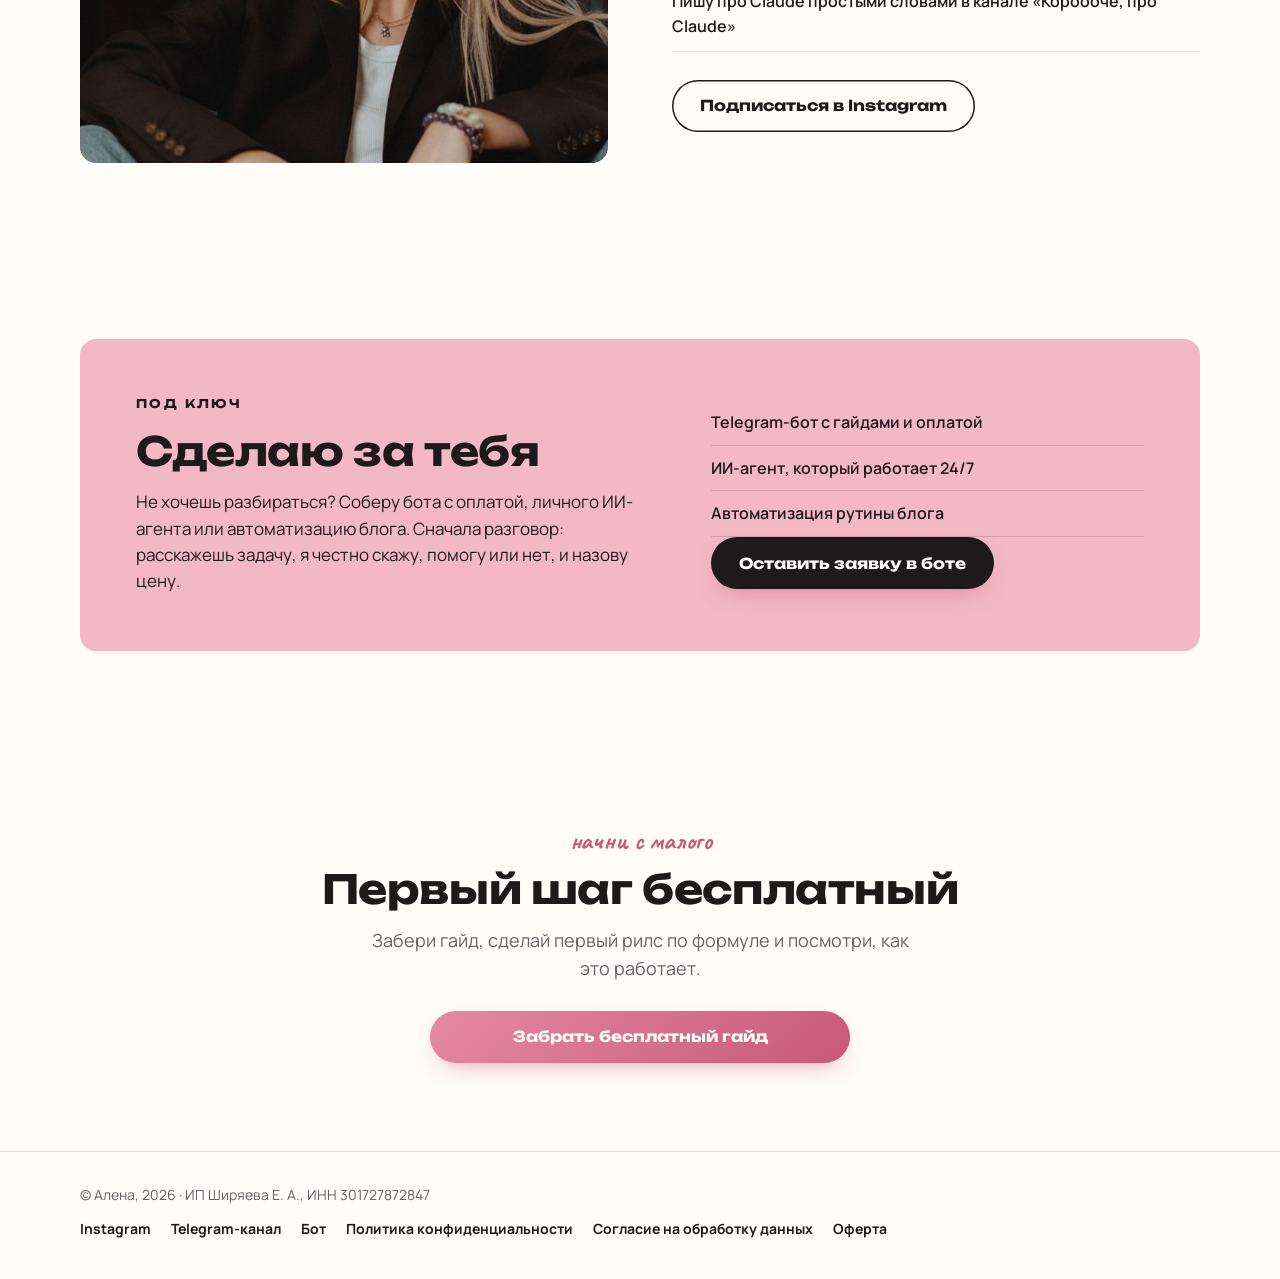
==== commit 825f2ab6: "Гайд «Claude с нуля» прямо на сайте Co-Authored-By: Claude Opus 5.5 <noreply@anthropic.com>" ====
--- a/index.html
+++ b/index.html
@@ -227,8 +227,7 @@
       <a class="btn btn-main btn-full" style="max-width:420px" href="https://t.me/Claudshortbot?start=guide_content">Забрать гайд в Telegram</a>
       <p style="margin-top:28px;font-weight:700">Ещё бесплатные гайды в боте:</p>
       <ul class="checks" style="margin:12px 0 0">
-        <li><a class="link" href="https://t.me/Claudshortbot?start=guide_claude">Claude с нуля</a> — что где в интерфейсе и для чего каждая кнопка</li>
-        <li><a class="link" href="https://t.me/Claudshortbot?start=guide_montage">Рилс за 15 минут</a> — снять и смонтировать ролик на телефоне</li>
+                <li><a class="link" href="https://t.me/Claudshortbot?start=guide_montage">Рилс за 15 минут</a> — снять и смонтировать ролик на телефоне</li>
         <li><a class="link" href="https://t.me/Claudshortbot?start=guide_seller">Бот, который продаёт</a> — продажи своих продуктов через Telegram</li>
         <li><a class="link" href="https://t.me/Claudshortbot?start=guide_agent">Личный ИИ-помощник в Telegram</a> — что он умеет и как устроен</li>
         <li><a class="link" href="https://t.me/Claudshortbot?start=guide_site">Сайт за вечер</a> — свой сайт с ИИ и бесплатно в интернете</li>
@@ -236,6 +235,29 @@
         <li><a class="link" href="https://t.me/Claudshortbot?start=guide_stories">Сторис, которые прогревают</a> — серии, стикеры и прогрев</li>
       </ul>
     </div>
+  </div>
+</section>
+
+<section id="claude">
+  <div class="wrap guide-grid">
+    <div>
+      <div class="kicker">Бесплатно · для новичка</div>
+      <h2>Гайд «Claude с нуля»</h2>
+      <p class="lead" style="margin-top:16px">Что где в интерфейсе Claude и для чего каждая кнопка. На настоящих скриншотах, с переводом странных русских названий.</p>
+      <ul class="checks">
+        <li>Карта экрана и кнопка «+»: что прячется за «Разъёмами» и «Выходом»</li>
+        <li>Какую модель выбрать: Fable, Opus, Sonnet, Haiku</li>
+        <li>Проекты и как поставить ассистента за 5 минут</li>
+        <li>Настройки первого дня и частые вопросы</li>
+      </ul>
+      <div class="actions" style="display:flex;flex-wrap:wrap;gap:16px;align-items:center">
+        <a class="btn btn-main" href="guides/claude-s-nulya.pdf" target="_blank" rel="noopener">Читать гайд</a>
+        <a class="link" href="https://t.me/Claudshortbot?start=guide_claude">Забрать в Telegram</a>
+      </div>
+    </div>
+    <a href="guides/claude-s-nulya.pdf" target="_blank" rel="noopener" style="display:block;max-width:360px;margin:0 auto;transform:rotate(2deg)">
+      <img src="img/claude-cover.jpg" alt="Обложка гайда «Claude с нуля»" loading="lazy" width="744" height="1053" style="border-radius:8px;box-shadow:0 24px 48px -24px rgba(30,26,28,.45)">
+    </a>
   </div>
 </section>
 
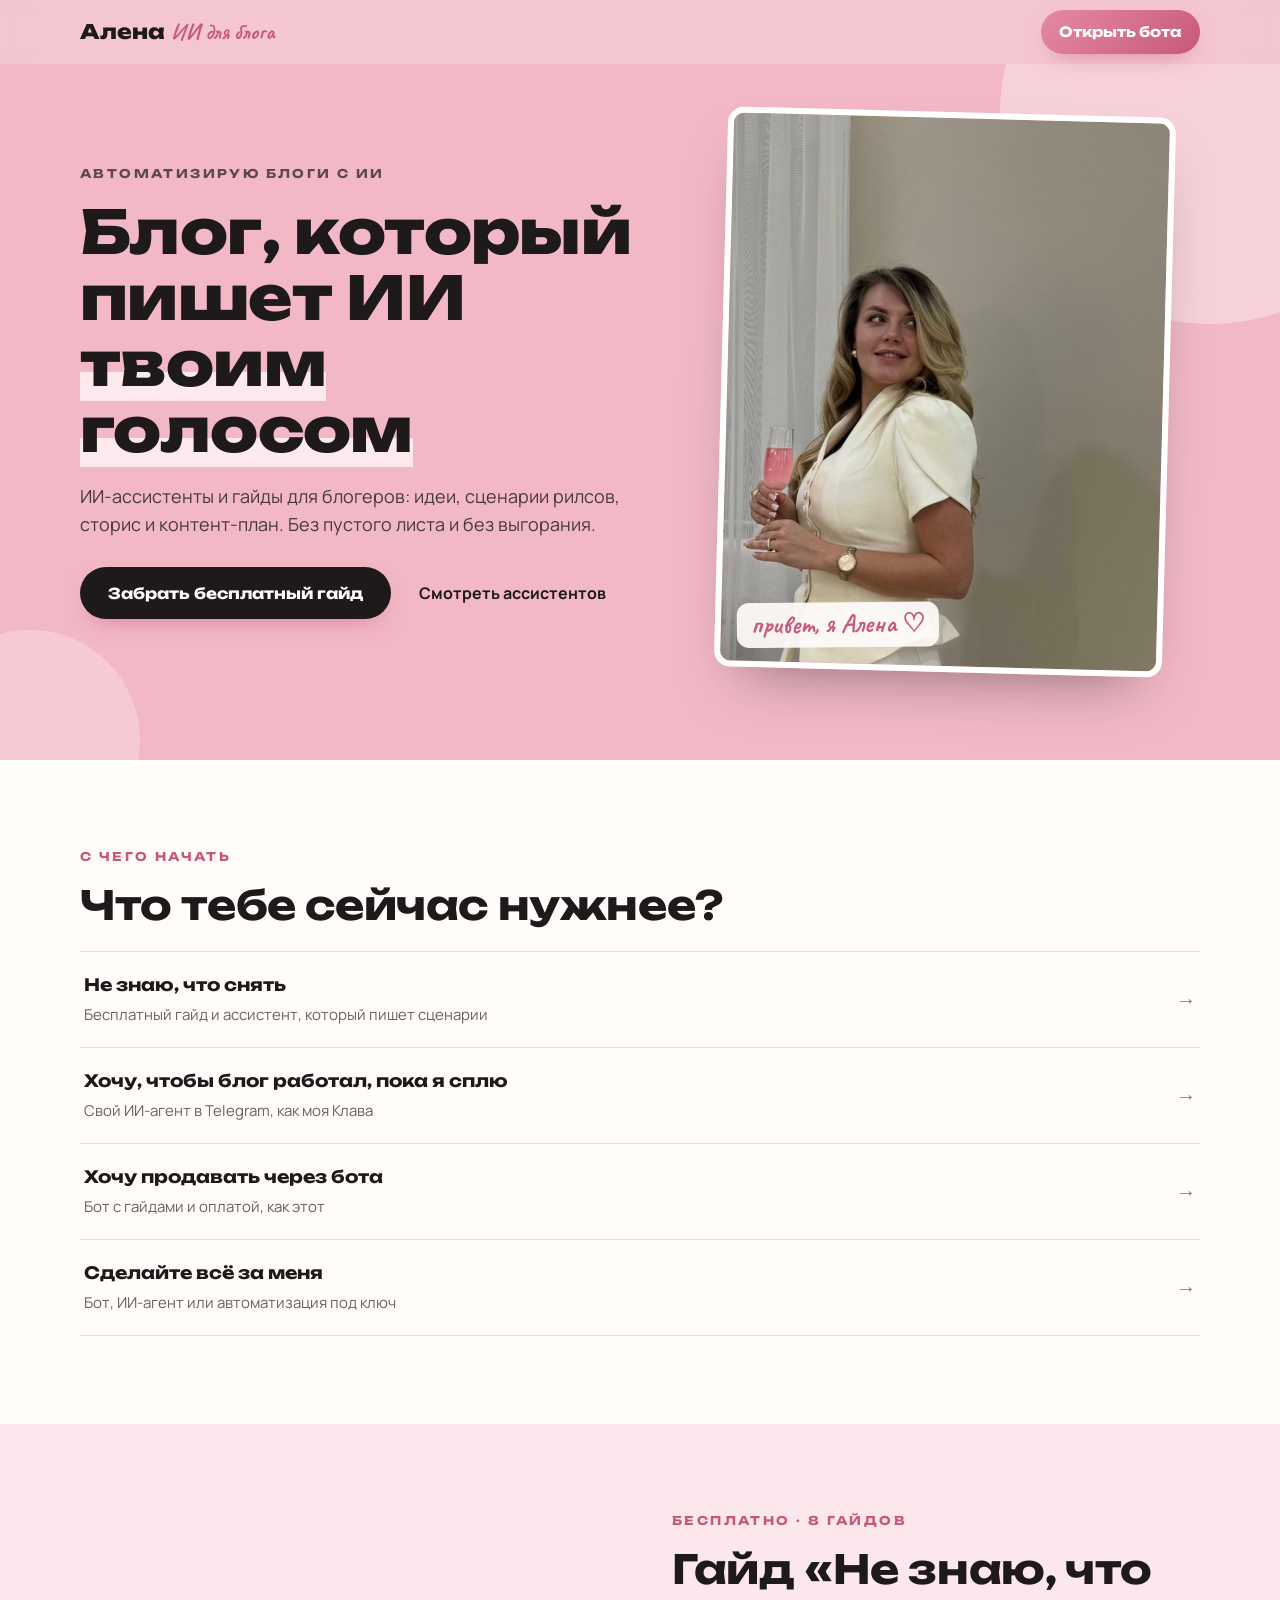
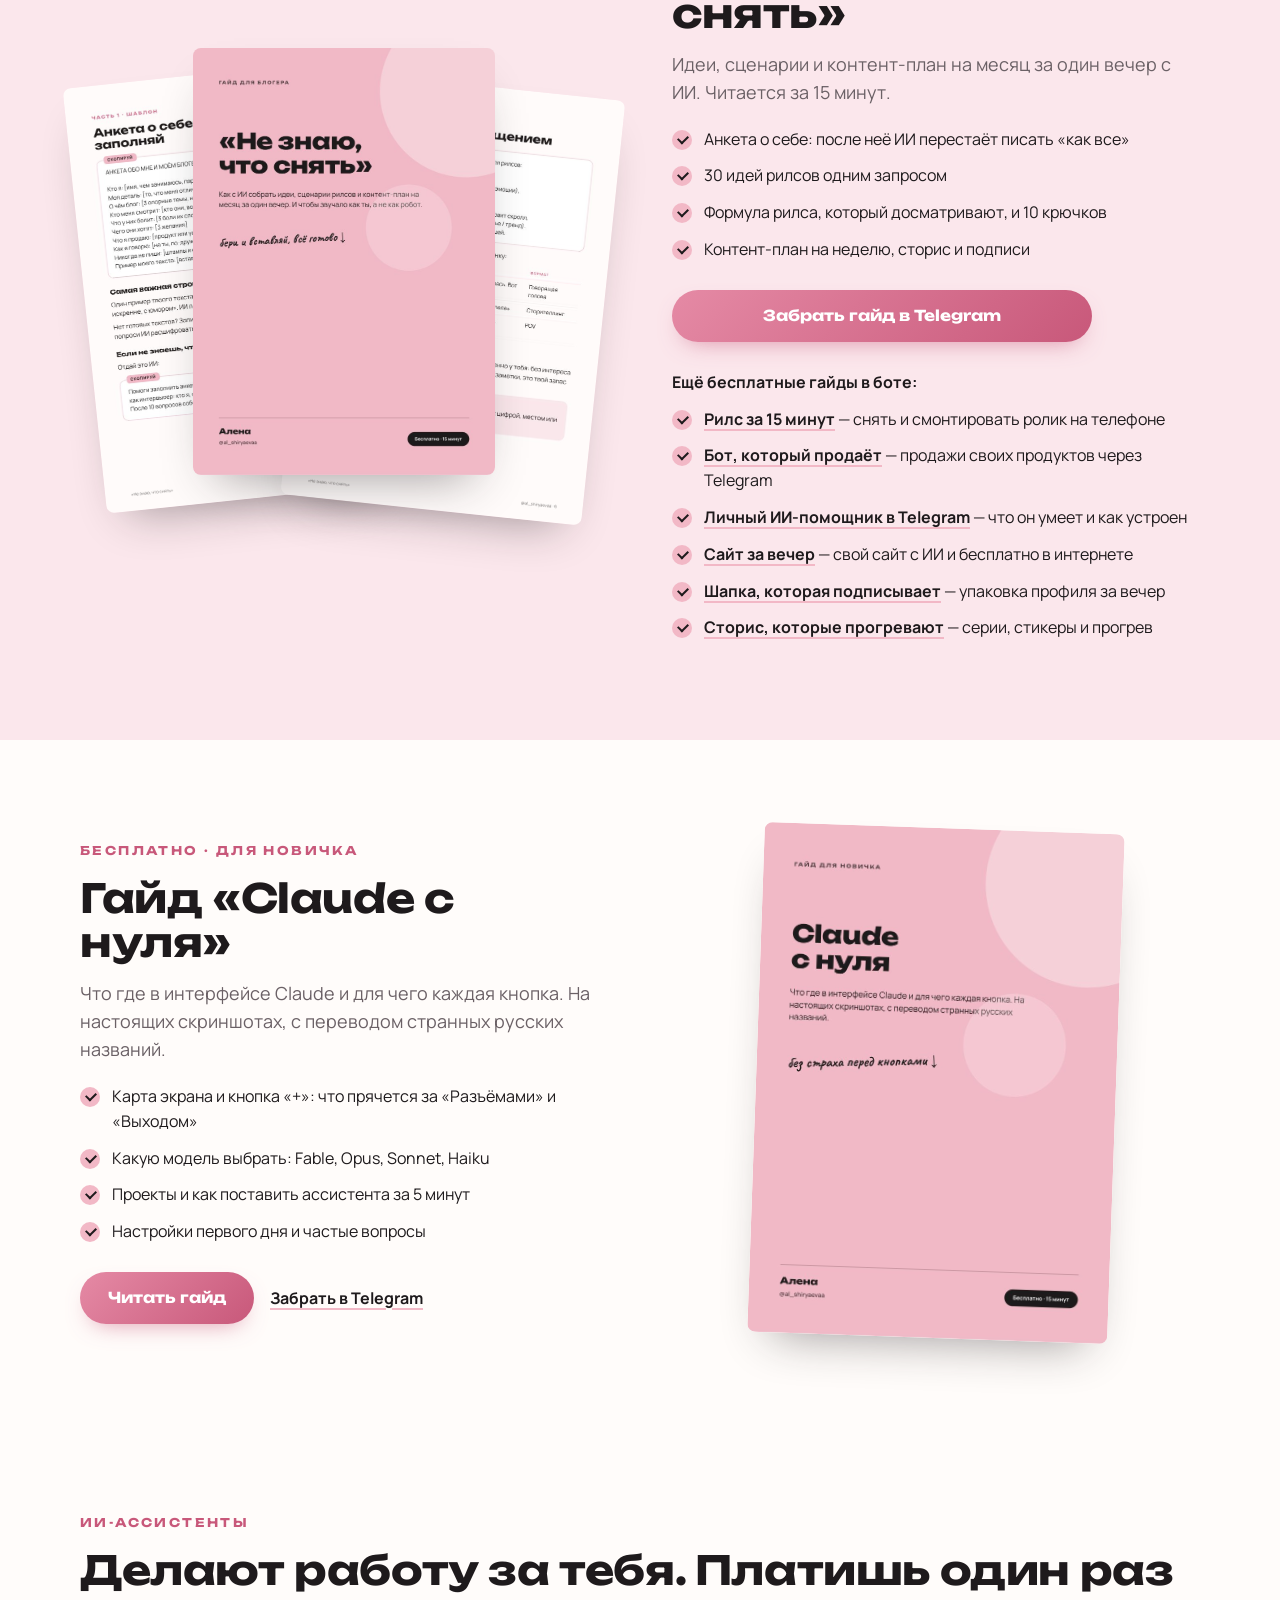
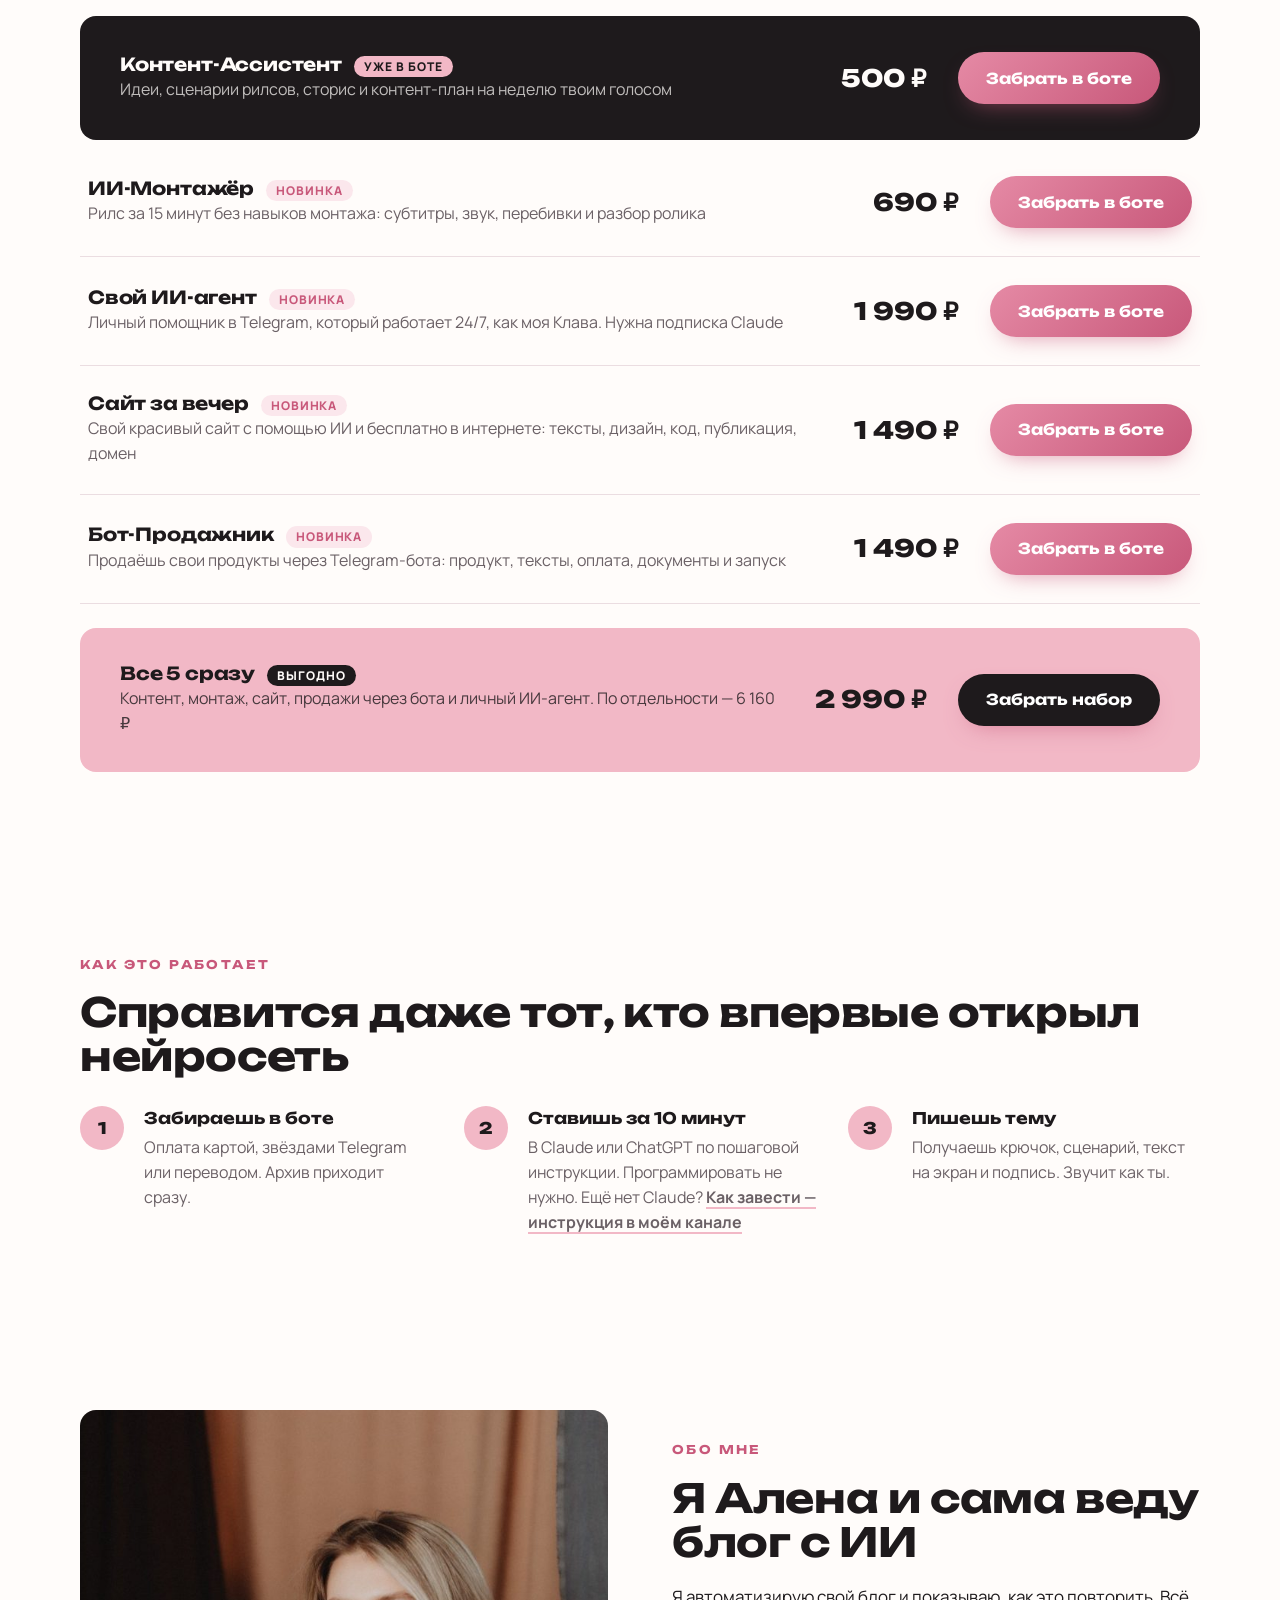
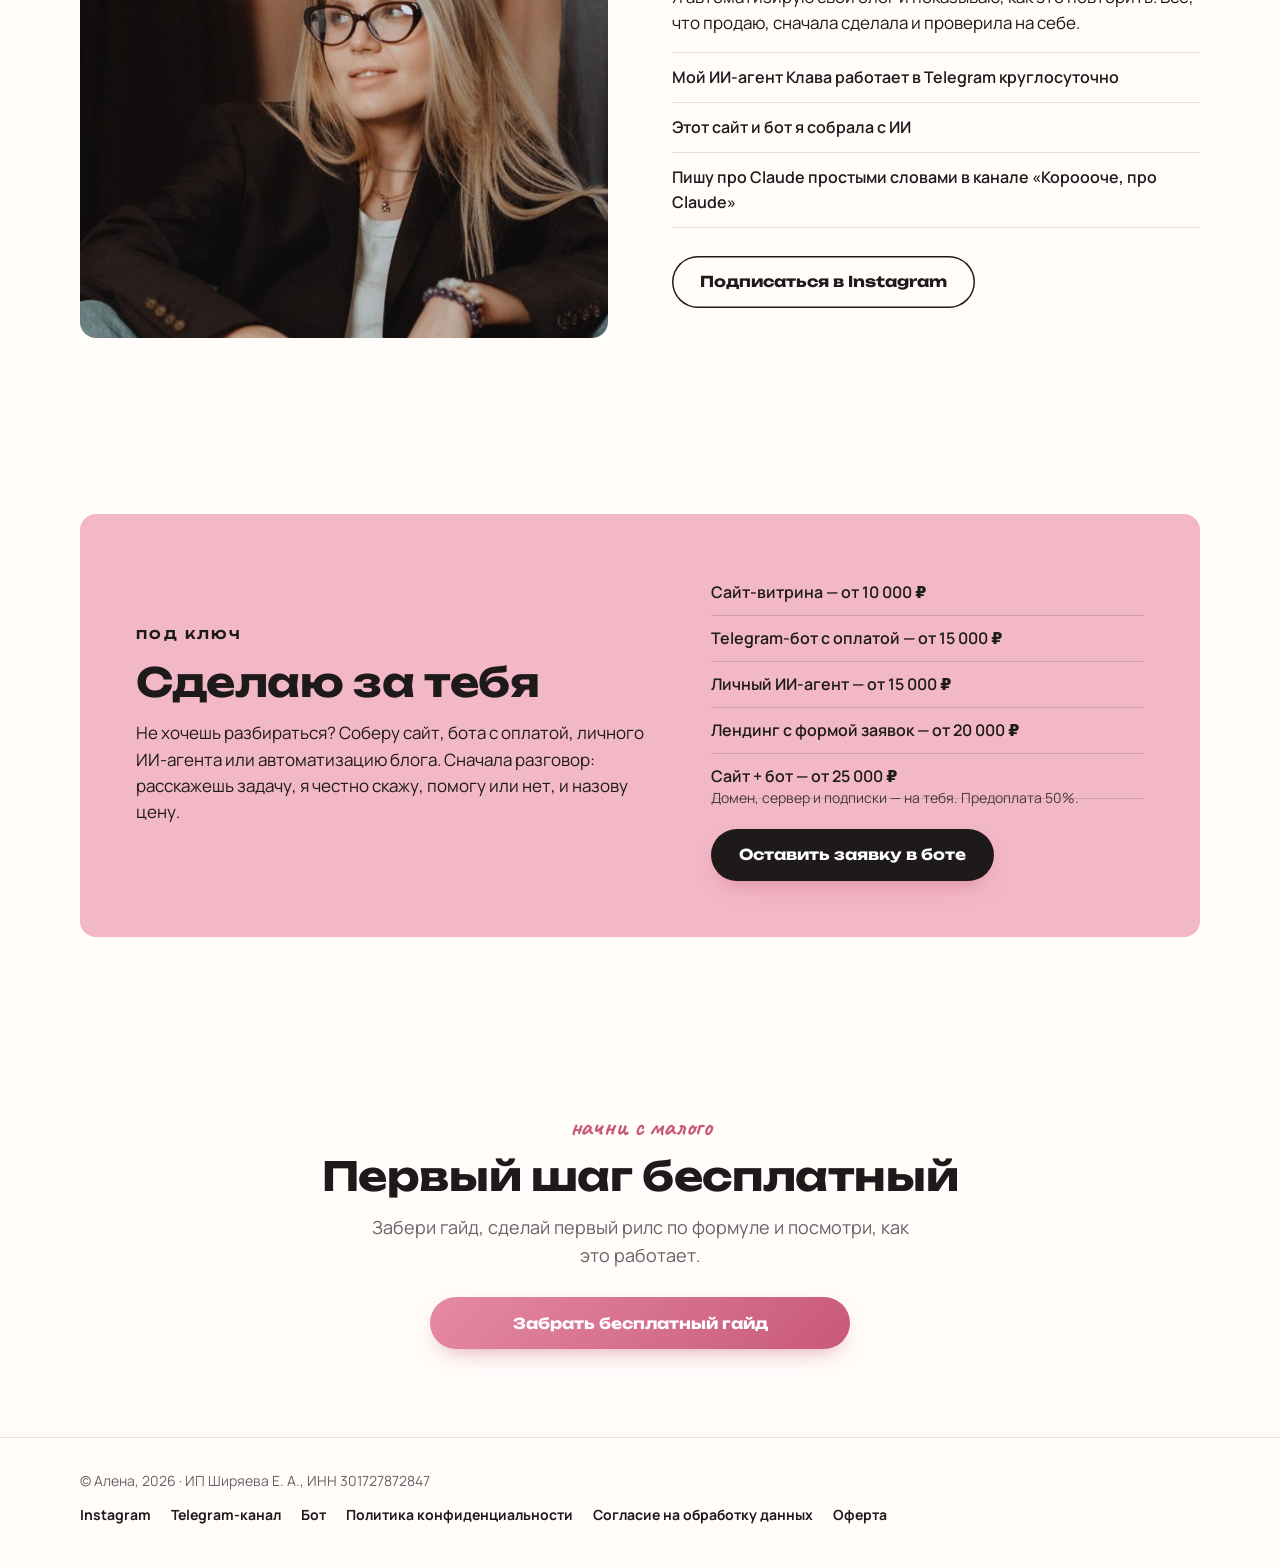
==== commit 7bdf7d0a: "Новые цены, набор «Все 5 сразу», цены услуг Co-Authored-By: Claude Opus 5.5 <noreply@anthropic.com>" ====
--- a/index.html
+++ b/index.html
@@ -273,24 +273,29 @@
       </div>
       <div class="prod">
         <div><h3>ИИ-Монтажёр <span class="tag">новинка</span></h3><p>Рилс за 15 минут без навыков монтажа: субтитры, звук, перебивки и разбор ролика</p></div>
-        <div class="price">500 ₽</div>
+        <div class="price">690 ₽</div>
         <a class="btn btn-main" href="https://t.me/Claudshortbot?start=montage">Забрать в боте</a>
       </div>
       <div class="prod">
         <div><h3>Свой ИИ-агент <span class="tag">новинка</span></h3><p>Личный помощник в Telegram, который работает 24/7, как моя Клава. Нужна подписка Claude</p></div>
-        <div class="price">990 ₽</div>
+        <div class="price">1 990 ₽</div>
         <a class="btn btn-main" href="https://t.me/Claudshortbot?start=agent">Забрать в боте</a>
       </div>
       <div class="prod">
         <div><h3>Сайт за вечер <span class="tag">новинка</span></h3><p>Свой красивый сайт с помощью ИИ и бесплатно в интернете: тексты, дизайн, код, публикация, домен</p></div>
-        <div class="price">990 ₽</div>
+        <div class="price">1 490 ₽</div>
         <a class="btn btn-main" href="https://t.me/Claudshortbot?start=site">Забрать в боте</a>
       </div>
       <div class="prod">
         <div><h3>Бот-Продажник <span class="tag">новинка</span></h3><p>Продаёшь свои продукты через Telegram-бота: продукт, тексты, оплата, документы и запуск</p></div>
-        <div class="price">990 ₽</div>
+        <div class="price">1 490 ₽</div>
         <a class="btn btn-main" href="https://t.me/Claudshortbot?start=seller">Забрать в боте</a>
       </div>
+    </div>
+    <div class="prod hit" style="margin-top:24px;background:var(--pink);color:var(--ink)">
+      <div><h3>Все 5 сразу <span class="tag" style="background:var(--ink);color:var(--paper)">выгодно</span></h3><p style="color:var(--ink);opacity:.8">Контент, монтаж, сайт, продажи через бота и личный ИИ-агент. По отдельности — 6 160 ₽</p></div>
+      <div class="price">2 990 ₽</div>
+      <a class="btn btn-main" style="background:var(--ink)" href="https://t.me/Claudshortbot?start=all">Забрать набор</a>
     </div>
   </div>
 </section>
@@ -330,14 +335,17 @@
       <div>
         <div class="kicker" style="color:var(--ink)">Под ключ</div>
         <h2>Сделаю за тебя</h2>
-        <p style="margin-top:16px;font-size:17px">Не хочешь разбираться? Соберу бота с оплатой, личного ИИ-агента или автоматизацию блога. Сначала разговор: расскажешь задачу, я честно скажу, помогу или нет, и назову цену.</p>
+        <p style="margin-top:16px;font-size:17px">Не хочешь разбираться? Соберу сайт, бота с оплатой, личного ИИ-агента или автоматизацию блога. Сначала разговор: расскажешь задачу, я честно скажу, помогу или нет, и назову цену.</p>
       </div>
       <div>
         <ul>
-          <li>Telegram-бот с гайдами и оплатой</li>
-          <li>ИИ-агент, который работает 24/7</li>
-          <li>Автоматизация рутины блога</li>
+          <li>Сайт-витрина — от 10 000 ₽</li>
+          <li>Telegram-бот с оплатой — от 15 000 ₽</li>
+          <li>Личный ИИ-агент — от 15 000 ₽</li>
+          <li>Лендинг с формой заявок — от 20 000 ₽</li>
+          <li>Сайт + бот — от 25 000 ₽</li>
         </ul>
+        <p style="font-size:14px;margin:-12px 0 20px;opacity:.8">Домен, сервер и подписки — на тебя. Предоплата 50%.</p>
         <a class="btn btn-main btn-full" href="https://t.me/Claudshortbot?start=service">Оставить заявку в боте</a>
       </div>
     </div>
